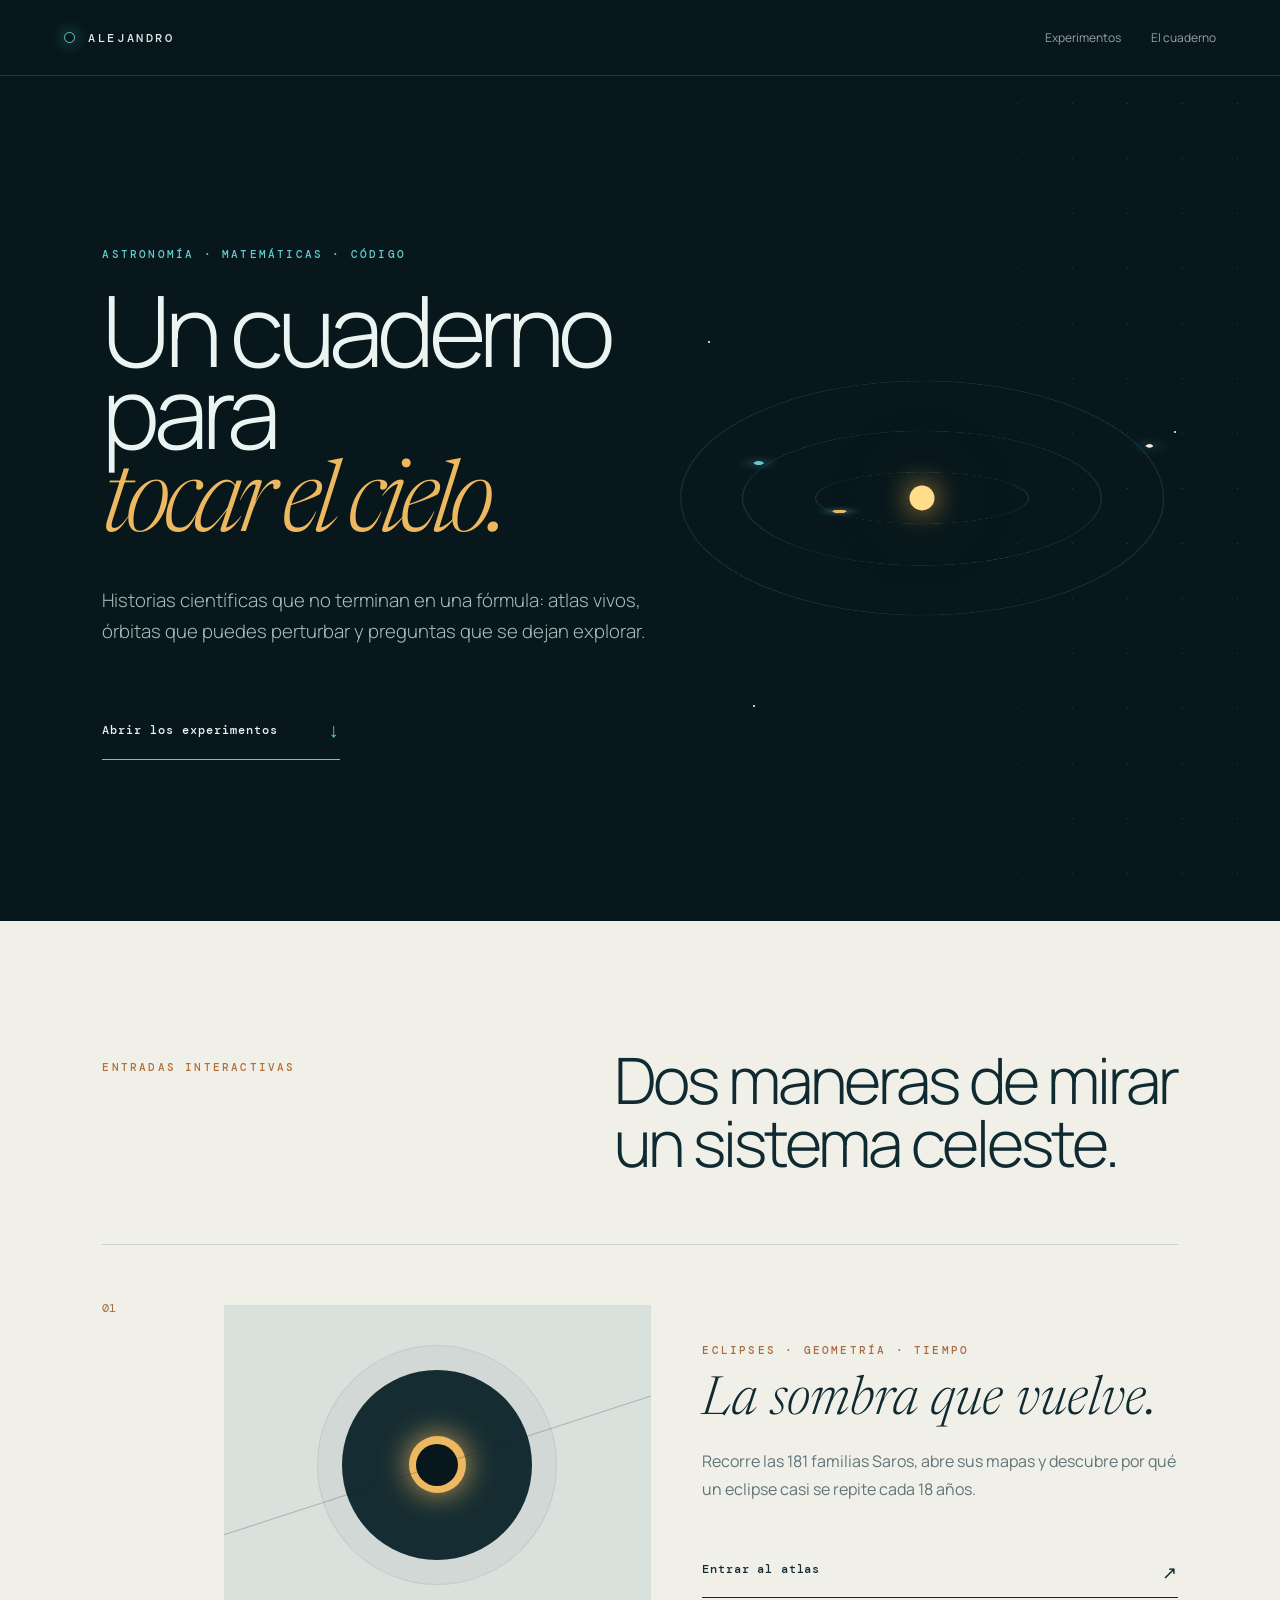
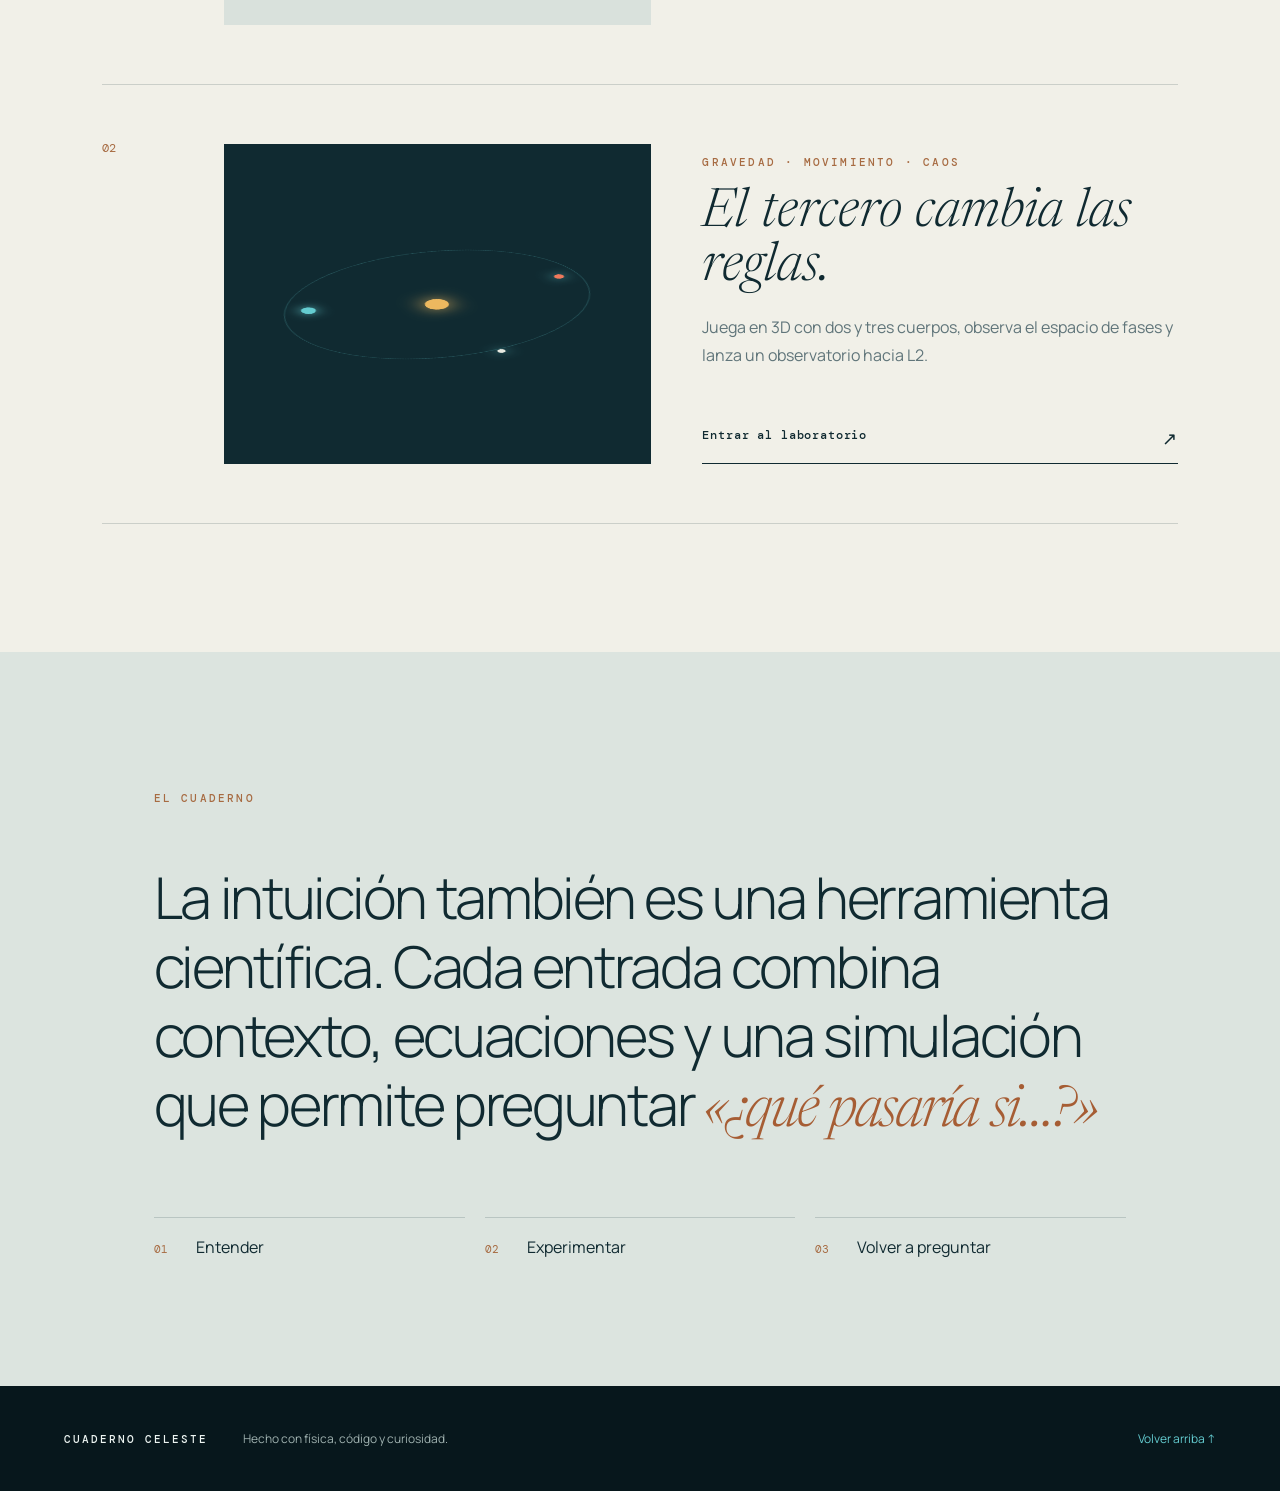
==== index.html @ 82a71a80 "Publish interactive astronomy notebook" ====
<!doctype html>
<html lang="es">
<head>
  <meta charset="utf-8">
  <meta name="viewport" content="width=device-width, initial-scale=1">
  <meta name="description" content="Cuaderno interactivo de astronomía, matemáticas y simulación">
  <meta name="theme-color" content="#07171c">
  <title>Cuaderno celeste · Alejandro</title>
  <link rel="stylesheet" href="style.css">
</head>
<body>
  <header class="site-header">
    <a class="wordmark" href="#inicio"><span></span>ALEJANDRO</a>
    <nav aria-label="Navegación principal">
      <a href="#entradas">Experimentos</a>
      <a href="#acerca">El cuaderno</a>
    </nav>
  </header>

  <main id="inicio">
    <section class="hero">
      <div class="hero-copy">
        <p class="eyebrow">ASTRONOMÍA · MATEMÁTICAS · CÓDIGO</p>
        <h1>Un cuaderno para<br><em>tocar el cielo.</em></h1>
        <p class="lead">Historias científicas que no terminan en una fórmula: atlas vivos, órbitas que puedes perturbar y preguntas que se dejan explorar.</p>
        <a class="enter" href="#entradas">Abrir los experimentos <span>↓</span></a>
      </div>
      <div class="celestial" aria-hidden="true">
        <div class="sun"></div>
        <div class="ring ring-one"><i></i></div>
        <div class="ring ring-two"><i></i></div>
        <div class="ring ring-three"><i></i></div>
        <span class="star star-a"></span><span class="star star-b"></span><span class="star star-c"></span>
      </div>
    </section>

    <section class="entries" id="entradas">
      <div class="section-title">
        <p>ENTRADAS INTERACTIVAS</p>
        <h2>Dos maneras de mirar<br>un sistema celeste.</h2>
      </div>

      <a class="entry saros" href="saros/">
        <div class="entry-number">01</div>
        <div class="entry-visual" aria-hidden="true"><div class="eclipse"><span></span></div><div class="shadow-line"></div></div>
        <div class="entry-copy">
          <p>ECLIPSES · GEOMETRÍA · TIEMPO</p>
          <h3>La sombra que vuelve.</h3>
          <span>Recorre las 181 familias Saros, abre sus mapas y descubre por qué un eclipse casi se repite cada 18 años.</span>
          <b>Entrar al atlas <i>↗</i></b>
        </div>
      </a>

      <a class="entry orbits" href="orbitas/">
        <div class="entry-number">02</div>
        <div class="entry-visual" aria-hidden="true"><div class="orbit-system"><i></i><i></i><i></i></div></div>
        <div class="entry-copy">
          <p>GRAVEDAD · MOVIMIENTO · CAOS</p>
          <h3>El tercero cambia las reglas.</h3>
          <span>Juega en 3D con dos y tres cuerpos, observa el espacio de fases y lanza un observatorio hacia L2.</span>
          <b>Entrar al laboratorio <i>↗</i></b>
        </div>
      </a>
    </section>

    <section class="about" id="acerca">
      <p class="about-label">EL CUADERNO</p>
      <p class="about-statement">La intuición también es una herramienta científica. Cada entrada combina contexto, ecuaciones y una simulación que permite preguntar <em>«¿qué pasaría si…?»</em></p>
      <div class="principles"><span><b>01</b> Entender</span><span><b>02</b> Experimentar</span><span><b>03</b> Volver a preguntar</span></div>
    </section>
  </main>

  <footer><span>CUADERNO CELESTE</span><p>Hecho con física, código y curiosidad.</p><a href="#inicio">Volver arriba ↑</a></footer>
</body>
</html>
---- style.css ----
@import url('https://fonts.googleapis.com/css2?family=DM+Mono:wght@300;400;500&family=Manrope:wght@300;400;500;600&family=Newsreader:ital,opsz,wght@1,6..72,300&display=swap');
:root{--ink:#102a31;--muted:#60757a;--paper:#f1f0e8;--night:#07171c;--cyan:#64ccd0;--gold:#edb85f;--line:rgba(16,42,49,.17)}
*{box-sizing:border-box}html{scroll-behavior:smooth}body{margin:0;background:var(--paper);color:var(--ink);font-family:Manrope,Arial,sans-serif}a{color:inherit;text-decoration:none}.site-header{height:76px;padding:0 clamp(24px,5vw,78px);display:flex;align-items:center;justify-content:space-between;border-bottom:1px solid rgba(255,255,255,.13);color:#dfe9e7;background:var(--night);position:relative;z-index:5}.wordmark{font:500 12px DM Mono,monospace;letter-spacing:.22em;display:flex;align-items:center;gap:13px}.wordmark span{width:11px;height:11px;border:1px solid var(--cyan);border-radius:50%;box-shadow:0 0 15px rgba(100,204,208,.55)}.site-header nav{display:flex;gap:30px;font-size:12px}.site-header nav a{opacity:.66;transition:.2s}.site-header nav a:hover{opacity:1}
.hero{min-height:calc(100vh - 76px);background:var(--night);color:#ecf4f1;padding:clamp(80px,11vw,155px) clamp(24px,8vw,120px);display:grid;grid-template-columns:minmax(0,1.05fr) minmax(330px,.95fr);align-items:center;overflow:hidden;position:relative}.hero:after{content:"";position:absolute;inset:0;background-image:radial-gradient(rgba(255,255,255,.18) .7px,transparent .7px);background-size:55px 55px;mask-image:linear-gradient(90deg,transparent 30%,#000);pointer-events:none}.hero-copy{position:relative;z-index:2;max-width:760px}.eyebrow,.section-title>p,.entry-copy>p,.about-label{font:500 11px DM Mono,monospace;letter-spacing:.2em;color:var(--cyan)}h1{font-size:clamp(58px,7.7vw,118px);font-weight:300;letter-spacing:-.065em;line-height:.83;margin:28px 0 35px}h1 em{font-family:Newsreader,serif;font-weight:300;color:var(--gold)}.lead{max-width:615px;color:#aabdbb;font-size:clamp(16px,1.45vw,21px);line-height:1.7;font-weight:300}.enter{display:inline-flex;gap:50px;align-items:center;margin-top:35px;padding:16px 0;border-bottom:1px solid var(--cyan);font:500 12px DM Mono,monospace;letter-spacing:.08em}.enter span{font-size:20px;color:var(--cyan)}
.celestial{position:relative;width:min(44vw,620px);aspect-ratio:1;justify-self:center;z-index:1}.sun{position:absolute;left:50%;top:50%;width:25px;height:25px;border-radius:50%;background:#ffdd8a;transform:translate(-50%,-50%);box-shadow:0 0 28px #e4a648,0 0 100px rgba(228,166,72,.35)}.ring{position:absolute;inset:18%;border:1px solid rgba(131,195,195,.22);border-radius:50%;transform:rotateX(68deg) rotateZ(-16deg)}.ring-two{inset:7%;transform:rotateX(61deg) rotateZ(35deg)}.ring-three{inset:31%;transform:rotateX(76deg) rotateZ(75deg)}.ring i{position:absolute;width:10px;height:10px;border-radius:50%;background:var(--cyan);left:12%;top:11%;box-shadow:0 0 18px var(--cyan)}.ring-two i{width:7px;height:7px;background:#f3eee0;left:75%;top:4%}.ring-three i{width:14px;height:14px;background:var(--gold);left:62%;top:91%}.star{position:absolute;width:2px;height:2px;background:white;border-radius:50%}.star-a{left:12%;top:22%}.star-b{right:5%;top:38%}.star-c{left:20%;bottom:13%}
.entries{padding:clamp(75px,10vw,150px) clamp(24px,8vw,120px)}.section-title{display:flex;justify-content:space-between;align-items:flex-start;margin-bottom:70px}.section-title h2{margin:0;font-size:clamp(40px,5vw,70px);line-height:.98;font-weight:300;letter-spacing:-.045em}.section-title>p{color:#b26e38}.entry{min-height:440px;border-top:1px solid var(--line);display:grid;grid-template-columns:70px minmax(260px,.9fr) minmax(330px,1fr);gap:clamp(22px,4vw,65px);align-items:center;padding:55px 0;transition:.3s}.entry:last-of-type{border-bottom:1px solid var(--line)}.entry:hover{padding-left:14px;padding-right:14px;background:rgba(255,255,255,.3)}.entry-number{font:400 12px DM Mono,monospace;align-self:start;color:#a76b42}.entry-visual{height:320px;background:#d9e1dc;position:relative;overflow:hidden}.orbits .entry-visual{background:#102a31}.eclipse{position:absolute;width:190px;height:190px;left:50%;top:50%;transform:translate(-50%,-50%);border-radius:50%;background:#152c32;box-shadow:0 0 0 24px rgba(255,255,255,.25),0 0 0 25px rgba(16,42,49,.12)}.eclipse:after{content:"";position:absolute;inset:35%;border-radius:50%;background:var(--gold);box-shadow:0 0 30px rgba(237,184,95,.85)}.eclipse span{position:absolute;width:42px;height:42px;border-radius:50%;background:#07171c;left:50%;top:50%;transform:translate(-50%,-50%);z-index:2}.shadow-line{position:absolute;width:160%;height:1px;background:rgba(16,42,49,.25);left:-30%;top:50%;transform:rotate(-18deg)}.orbit-system{position:absolute;inset:13%;border:1px solid rgba(100,204,208,.25);border-radius:50%;transform:rotateX(64deg) rotateZ(-22deg)}.orbit-system:after{content:"";position:absolute;width:24px;height:24px;background:var(--gold);box-shadow:0 0 25px var(--gold);border-radius:50%;left:50%;top:50%;transform:translate(-50%,-50%)}.orbit-system i{position:absolute;border-radius:50%;background:var(--cyan);box-shadow:0 0 16px var(--cyan)}.orbit-system i:nth-child(1){width:15px;height:15px;left:8%;top:32%}.orbit-system i:nth-child(2){width:10px;height:10px;right:5%;top:42%;background:#ef795c}.orbit-system i:nth-child(3){width:8px;height:8px;left:55%;bottom:-4%;background:#e9eae2}.entry-copy>p{color:#a76b42}.entry-copy h3{font:300 clamp(38px,4.2vw,65px)/1 Newsreader,serif;font-style:italic;margin:18px 0}.entry-copy>span{display:block;color:var(--muted);line-height:1.75;max-width:580px}.entry-copy>b{display:flex;justify-content:space-between;border-bottom:1px solid var(--ink);padding:18px 0 12px;margin-top:40px;font:500 12px DM Mono,monospace;letter-spacing:.07em}.entry-copy b i{font-style:normal;font-size:18px}
.about{background:#dce4df;padding:clamp(75px,10vw,140px) clamp(24px,12vw,180px)}.about-label{color:#a76b42}.about-statement{font-size:clamp(31px,4.5vw,65px);font-weight:300;line-height:1.2;letter-spacing:-.04em;max-width:1300px}.about-statement em{font-family:Newsreader,serif;color:#a65d34}.principles{display:grid;grid-template-columns:repeat(3,1fr);gap:20px;margin-top:70px}.principles span{border-top:1px solid var(--line);padding-top:18px}.principles b{font:400 11px DM Mono,monospace;color:#a76b42;margin-right:25px}footer{padding:32px clamp(24px,5vw,78px);display:flex;align-items:center;gap:35px;background:var(--night);color:#9fb1af;font-size:12px}footer span{font:500 11px DM Mono,monospace;letter-spacing:.18em;color:#ecf4f1}footer a{margin-left:auto;color:var(--cyan)}
@media(max-width:850px){.site-header nav{display:none}.hero{grid-template-columns:1fr;min-height:auto;padding-top:90px}.celestial{width:min(90vw,500px);margin-top:20px}.section-title{display:block}.section-title h2{margin-top:20px}.entry{grid-template-columns:35px 1fr}.entry-visual{grid-column:2;height:260px}.entry-copy{grid-column:2}.principles{grid-template-columns:1fr}footer{align-items:flex-start;flex-direction:column}footer a{margin-left:0}}
@media(prefers-reduced-motion:reduce){html{scroll-behavior:auto}.entry{transition:none}}
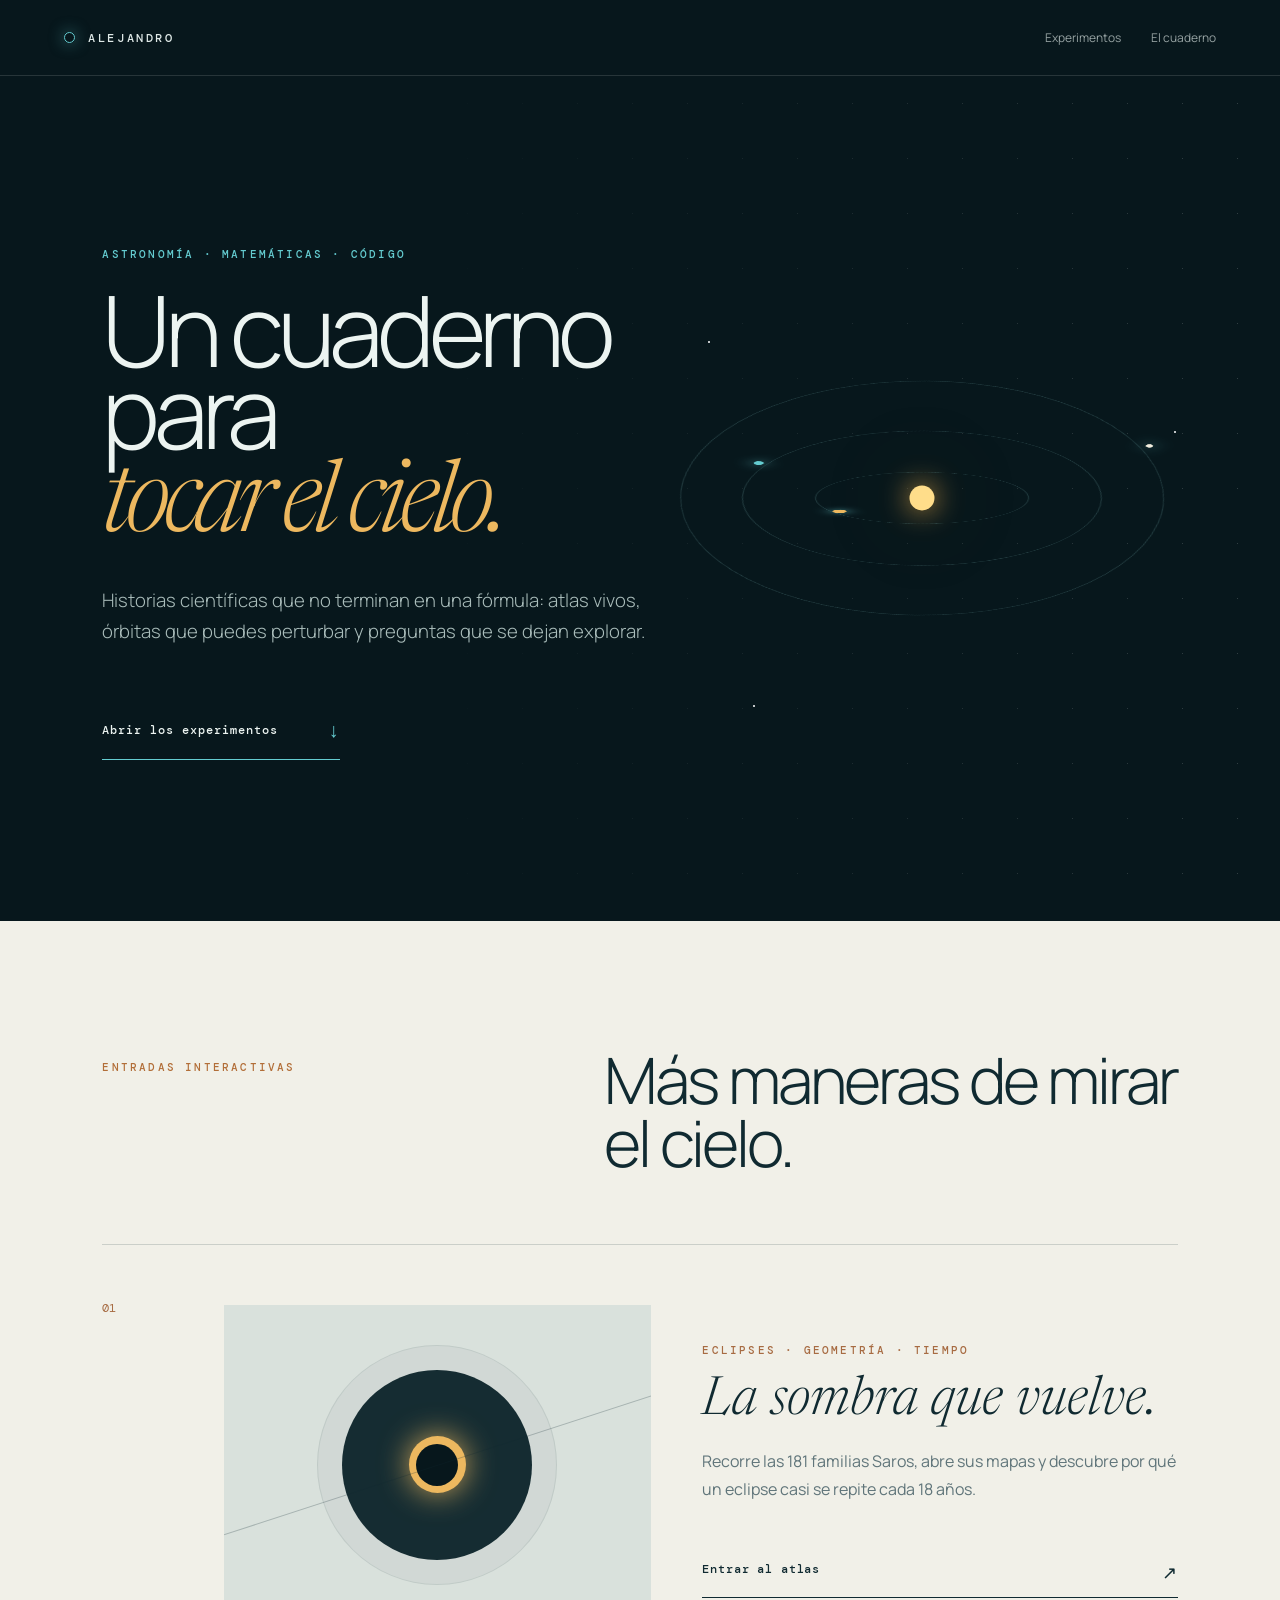
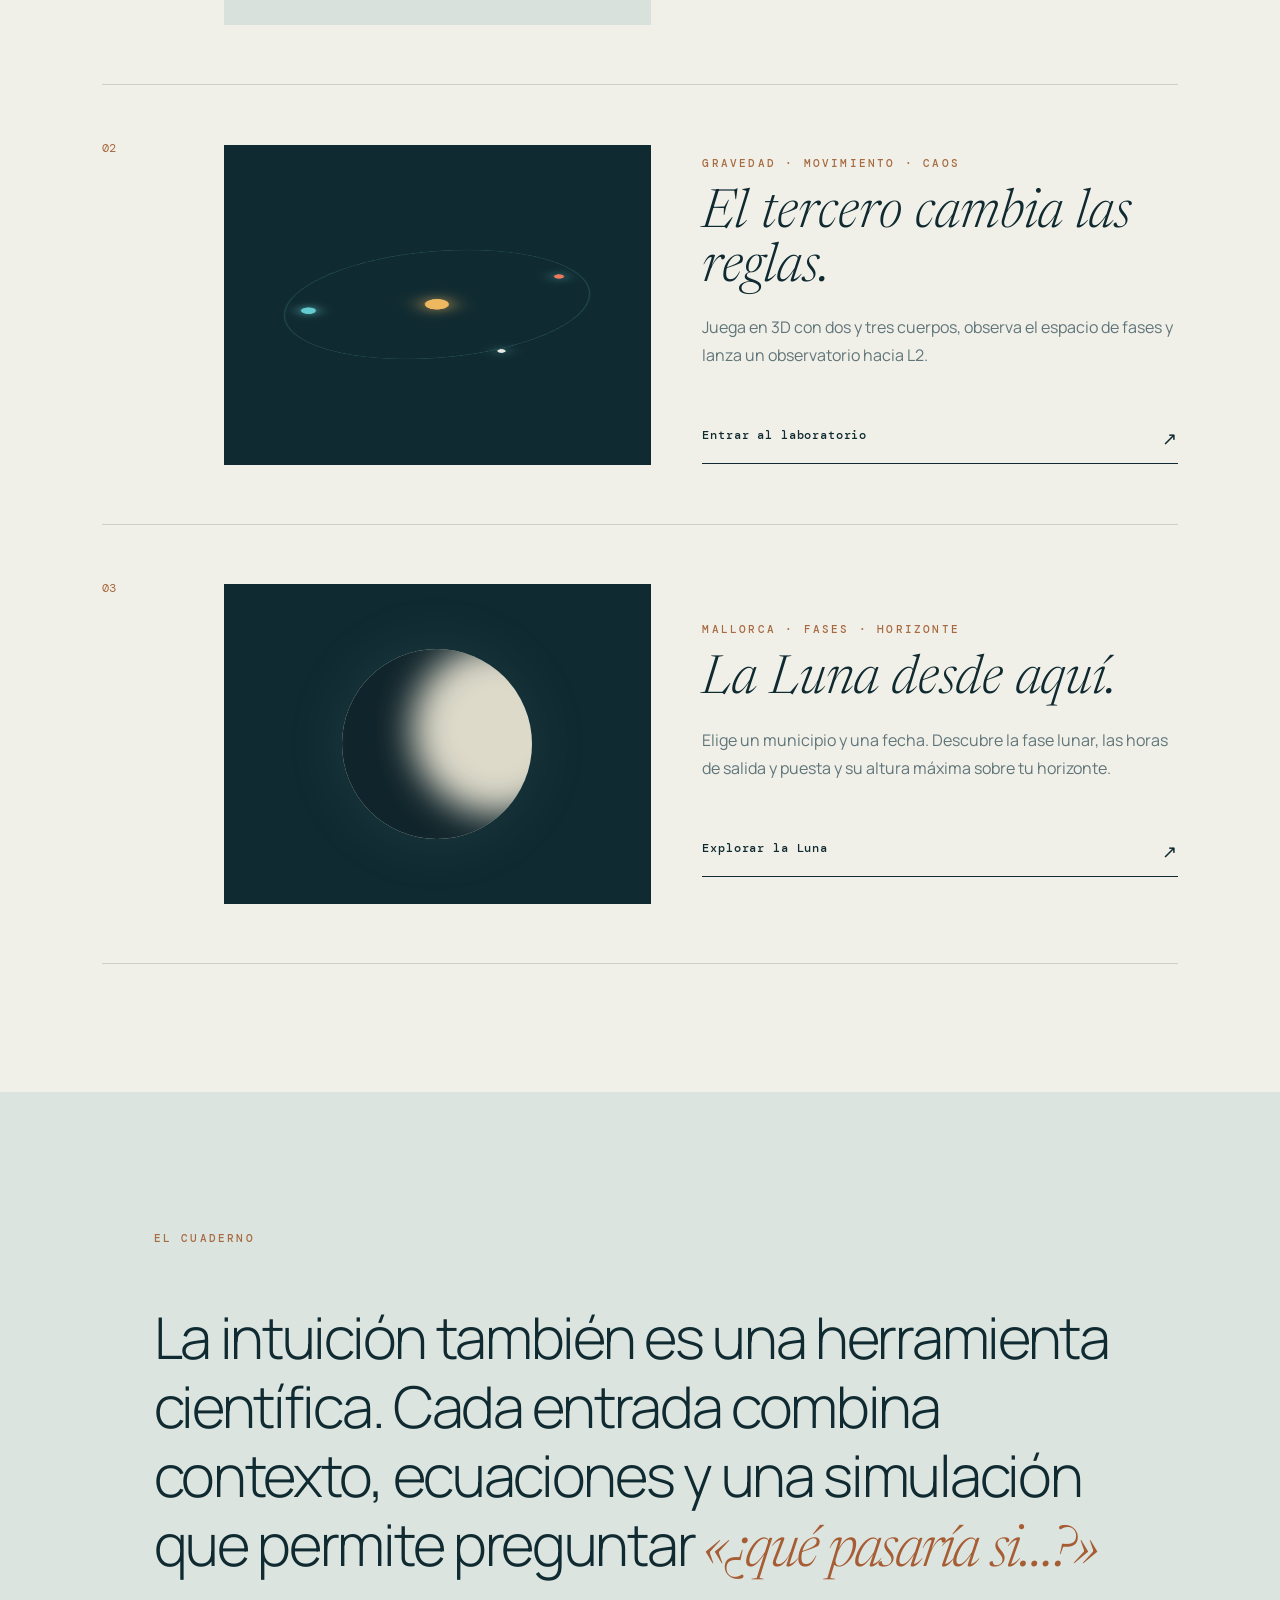
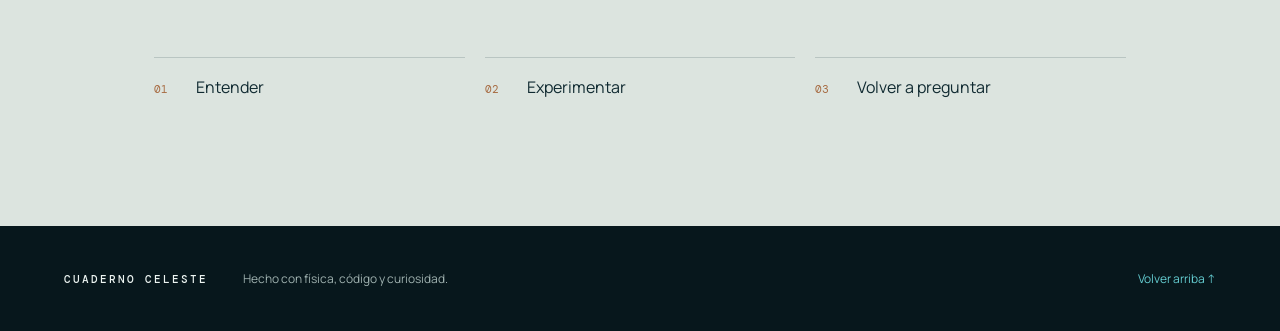
==== commit 0897e701: "Add Mallorca lunar calculator with cited sources" ====
--- a/index.html
+++ b/index.html
@@ -37,7 +37,7 @@
     <section class="entries" id="entradas">
       <div class="section-title">
         <p>ENTRADAS INTERACTIVAS</p>
-        <h2>Dos maneras de mirar<br>un sistema celeste.</h2>
+        <h2>Más maneras de mirar<br>el cielo.</h2>
       </div>
 
       <a class="entry saros" href="saros/">
@@ -61,6 +61,16 @@
           <b>Entrar al laboratorio <i>↗</i></b>
         </div>
       </a>
+      <a class="entry lunar" href="luna/">
+        <div class="entry-number">03</div>
+        <div class="entry-visual" aria-hidden="true"><div class="lunar-disc"></div></div>
+        <div class="entry-copy">
+          <p>MALLORCA · FASES · HORIZONTE</p>
+          <h3>La Luna desde aquí.</h3>
+          <span>Elige un municipio y una fecha. Descubre la fase lunar, las horas de salida y puesta y su altura máxima sobre tu horizonte.</span>
+          <b>Explorar la Luna <i>↗</i></b>
+        </div>
+      </a>
     </section>
 
     <section class="about" id="acerca">
--- a/style.css
+++ b/style.css
@@ -6,4 +6,5 @@
 .entries{padding:clamp(75px,10vw,150px) clamp(24px,8vw,120px)}.section-title{display:flex;justify-content:space-between;align-items:flex-start;margin-bottom:70px}.section-title h2{margin:0;font-size:clamp(40px,5vw,70px);line-height:.98;font-weight:300;letter-spacing:-.045em}.section-title>p{color:#b26e38}.entry{min-height:440px;border-top:1px solid var(--line);display:grid;grid-template-columns:70px minmax(260px,.9fr) minmax(330px,1fr);gap:clamp(22px,4vw,65px);align-items:center;padding:55px 0;transition:.3s}.entry:last-of-type{border-bottom:1px solid var(--line)}.entry:hover{padding-left:14px;padding-right:14px;background:rgba(255,255,255,.3)}.entry-number{font:400 12px DM Mono,monospace;align-self:start;color:#a76b42}.entry-visual{height:320px;background:#d9e1dc;position:relative;overflow:hidden}.orbits .entry-visual{background:#102a31}.eclipse{position:absolute;width:190px;height:190px;left:50%;top:50%;transform:translate(-50%,-50%);border-radius:50%;background:#152c32;box-shadow:0 0 0 24px rgba(255,255,255,.25),0 0 0 25px rgba(16,42,49,.12)}.eclipse:after{content:"";position:absolute;inset:35%;border-radius:50%;background:var(--gold);box-shadow:0 0 30px rgba(237,184,95,.85)}.eclipse span{position:absolute;width:42px;height:42px;border-radius:50%;background:#07171c;left:50%;top:50%;transform:translate(-50%,-50%);z-index:2}.shadow-line{position:absolute;width:160%;height:1px;background:rgba(16,42,49,.25);left:-30%;top:50%;transform:rotate(-18deg)}.orbit-system{position:absolute;inset:13%;border:1px solid rgba(100,204,208,.25);border-radius:50%;transform:rotateX(64deg) rotateZ(-22deg)}.orbit-system:after{content:"";position:absolute;width:24px;height:24px;background:var(--gold);box-shadow:0 0 25px var(--gold);border-radius:50%;left:50%;top:50%;transform:translate(-50%,-50%)}.orbit-system i{position:absolute;border-radius:50%;background:var(--cyan);box-shadow:0 0 16px var(--cyan)}.orbit-system i:nth-child(1){width:15px;height:15px;left:8%;top:32%}.orbit-system i:nth-child(2){width:10px;height:10px;right:5%;top:42%;background:#ef795c}.orbit-system i:nth-child(3){width:8px;height:8px;left:55%;bottom:-4%;background:#e9eae2}.entry-copy>p{color:#a76b42}.entry-copy h3{font:300 clamp(38px,4.2vw,65px)/1 Newsreader,serif;font-style:italic;margin:18px 0}.entry-copy>span{display:block;color:var(--muted);line-height:1.75;max-width:580px}.entry-copy>b{display:flex;justify-content:space-between;border-bottom:1px solid var(--ink);padding:18px 0 12px;margin-top:40px;font:500 12px DM Mono,monospace;letter-spacing:.07em}.entry-copy b i{font-style:normal;font-size:18px}
 .about{background:#dce4df;padding:clamp(75px,10vw,140px) clamp(24px,12vw,180px)}.about-label{color:#a76b42}.about-statement{font-size:clamp(31px,4.5vw,65px);font-weight:300;line-height:1.2;letter-spacing:-.04em;max-width:1300px}.about-statement em{font-family:Newsreader,serif;color:#a65d34}.principles{display:grid;grid-template-columns:repeat(3,1fr);gap:20px;margin-top:70px}.principles span{border-top:1px solid var(--line);padding-top:18px}.principles b{font:400 11px DM Mono,monospace;color:#a76b42;margin-right:25px}footer{padding:32px clamp(24px,5vw,78px);display:flex;align-items:center;gap:35px;background:var(--night);color:#9fb1af;font-size:12px}footer span{font:500 11px DM Mono,monospace;letter-spacing:.18em;color:#ecf4f1}footer a{margin-left:auto;color:var(--cyan)}
 @media(max-width:850px){.site-header nav{display:none}.hero{grid-template-columns:1fr;min-height:auto;padding-top:90px}.celestial{width:min(90vw,500px);margin-top:20px}.section-title{display:block}.section-title h2{margin-top:20px}.entry{grid-template-columns:35px 1fr}.entry-visual{grid-column:2;height:260px}.entry-copy{grid-column:2}.principles{grid-template-columns:1fr}footer{align-items:flex-start;flex-direction:column}footer a{margin-left:0}}
+.lunar .entry-visual{background:#102a31}.lunar-disc{position:absolute;width:190px;height:190px;left:50%;top:50%;transform:translate(-50%,-50%);border-radius:50%;background:#dddaca;box-shadow:inset 60px -15px 35px 10px #10242b,0 0 60px #6ca7a722}
 @media(prefers-reduced-motion:reduce){html{scroll-behavior:auto}.entry{transition:none}}
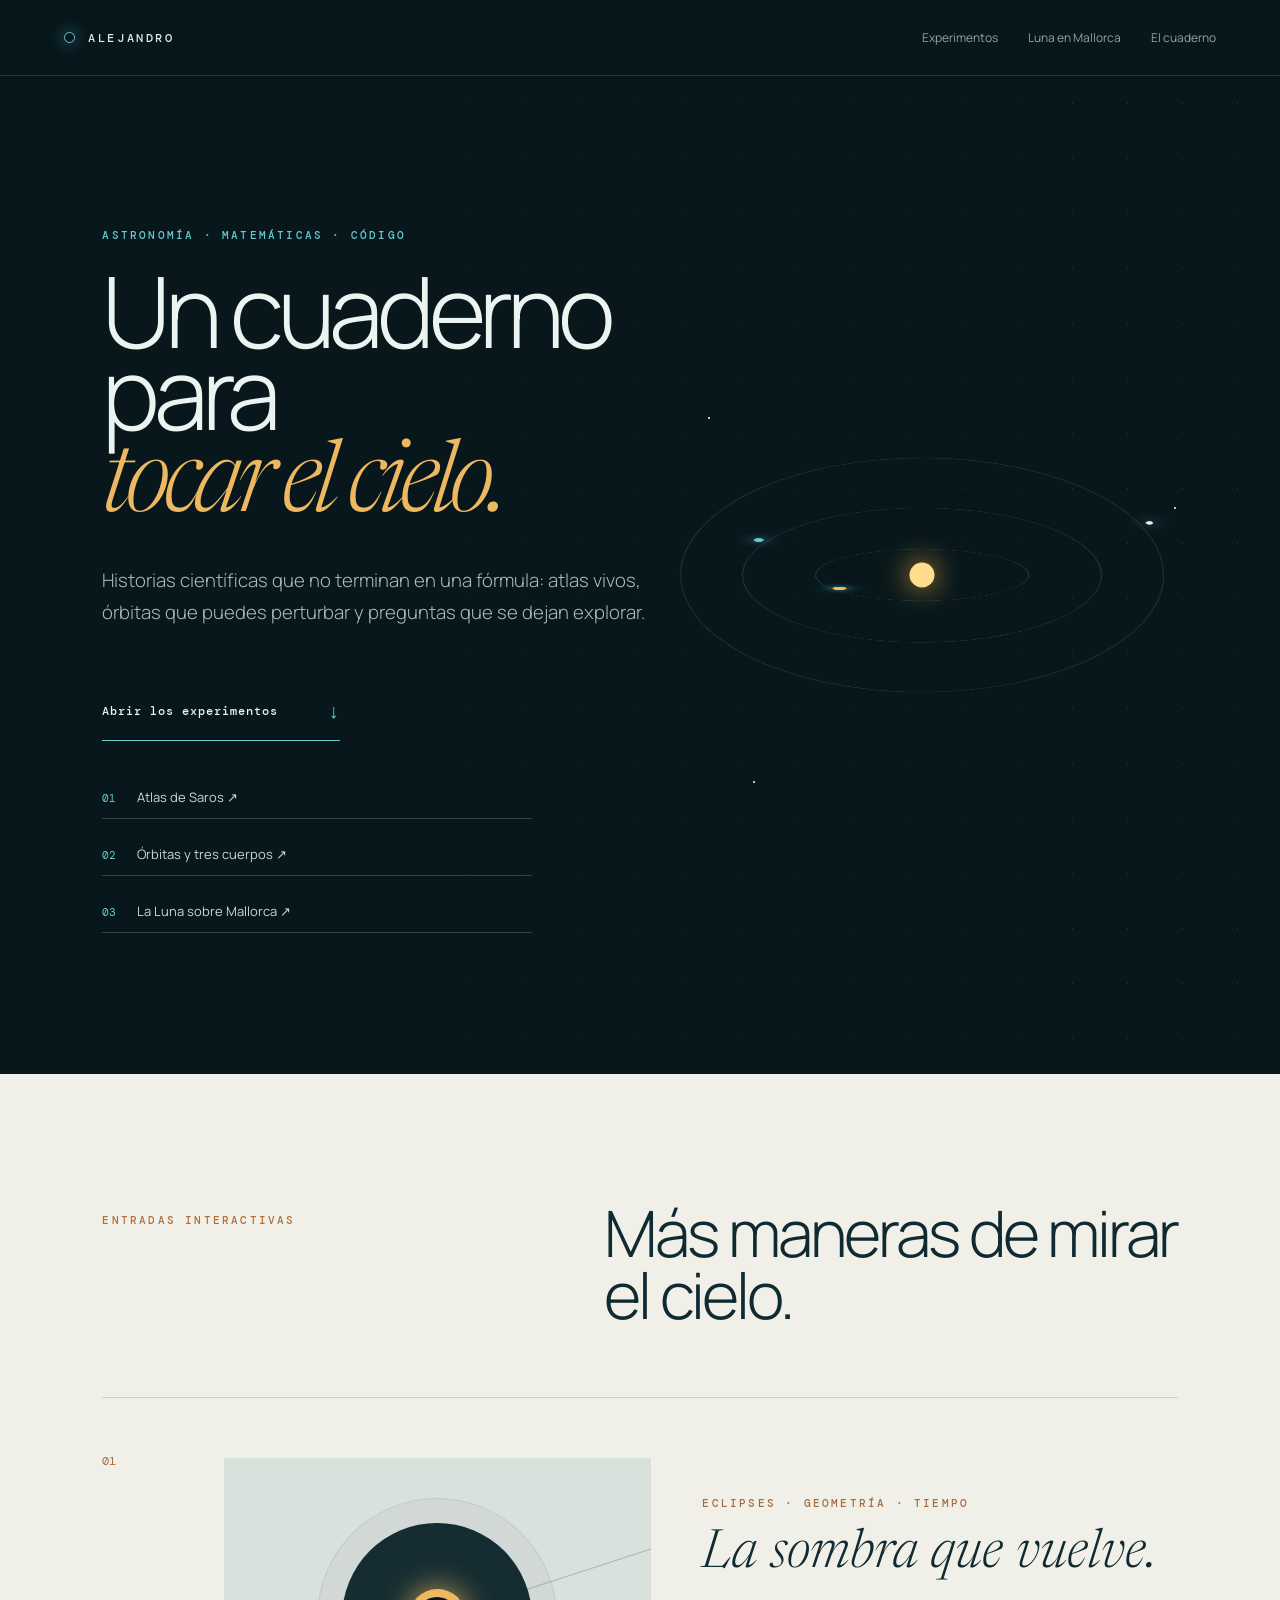
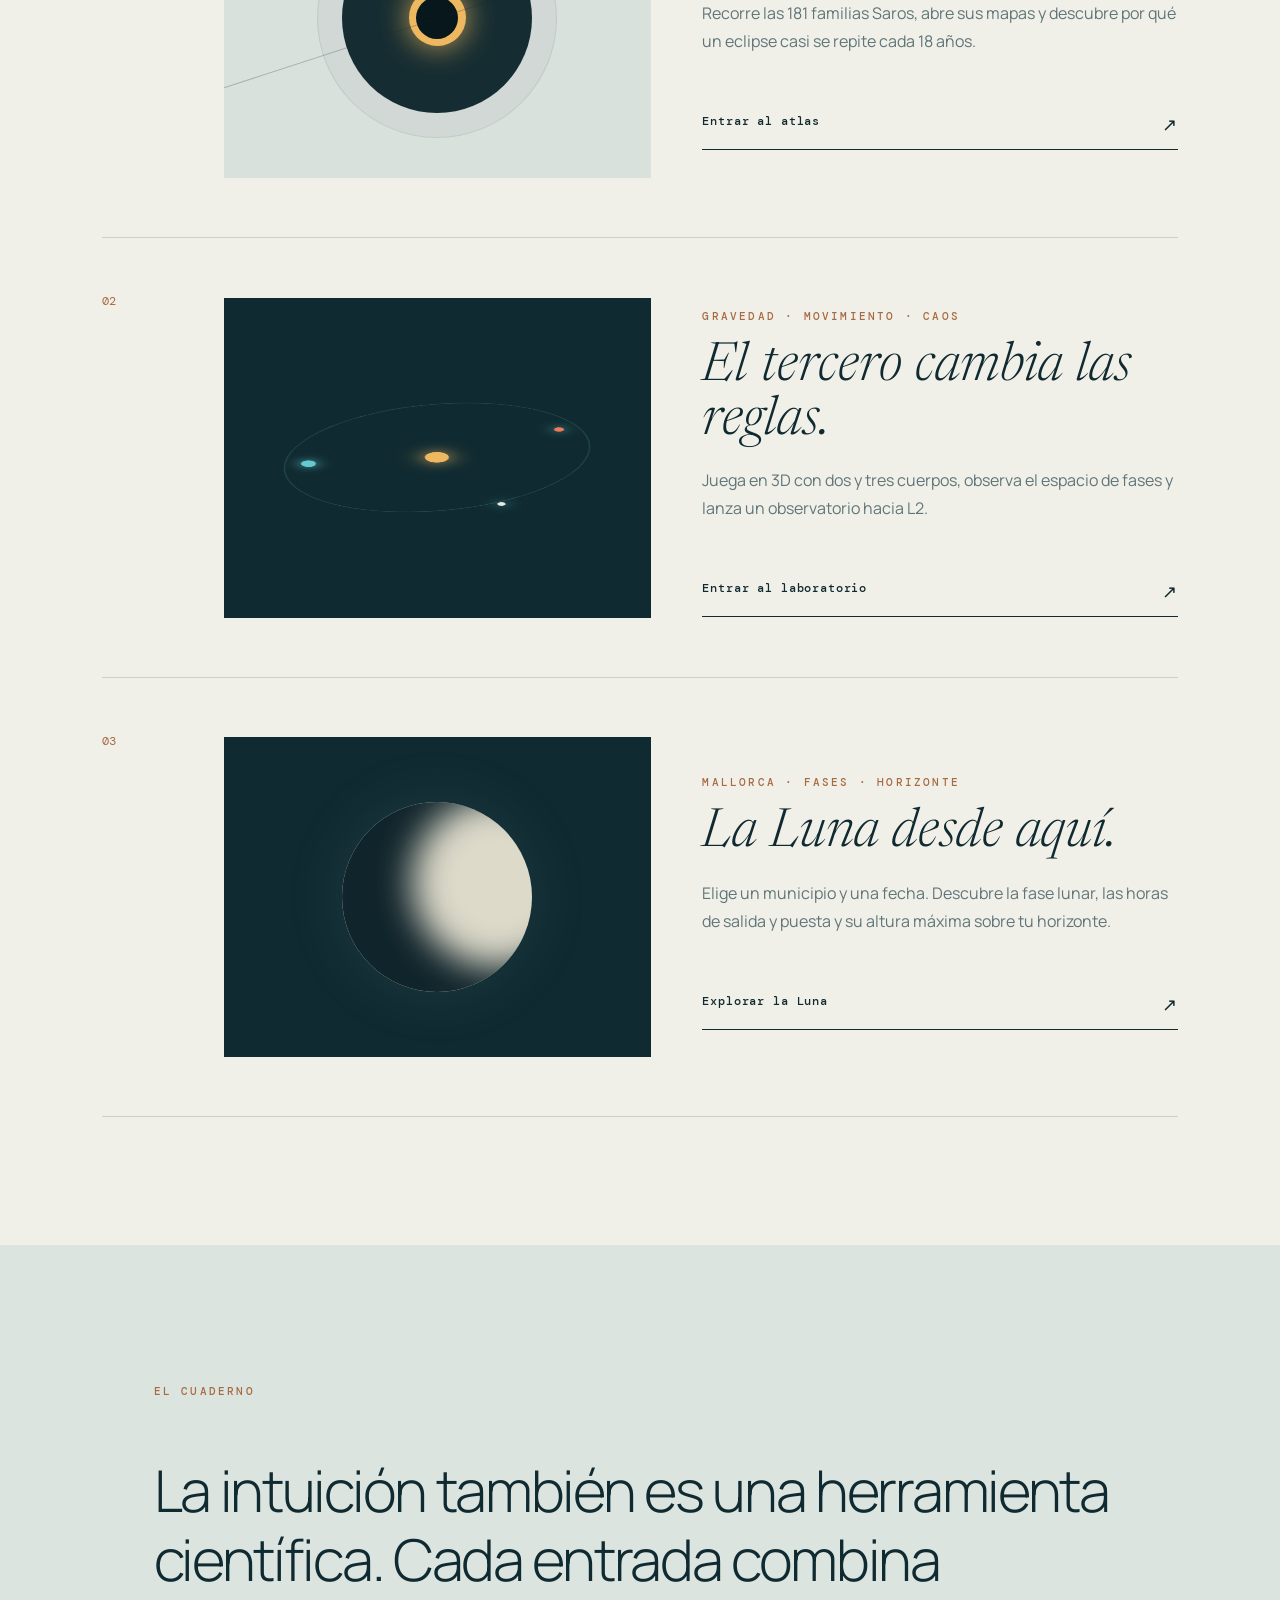
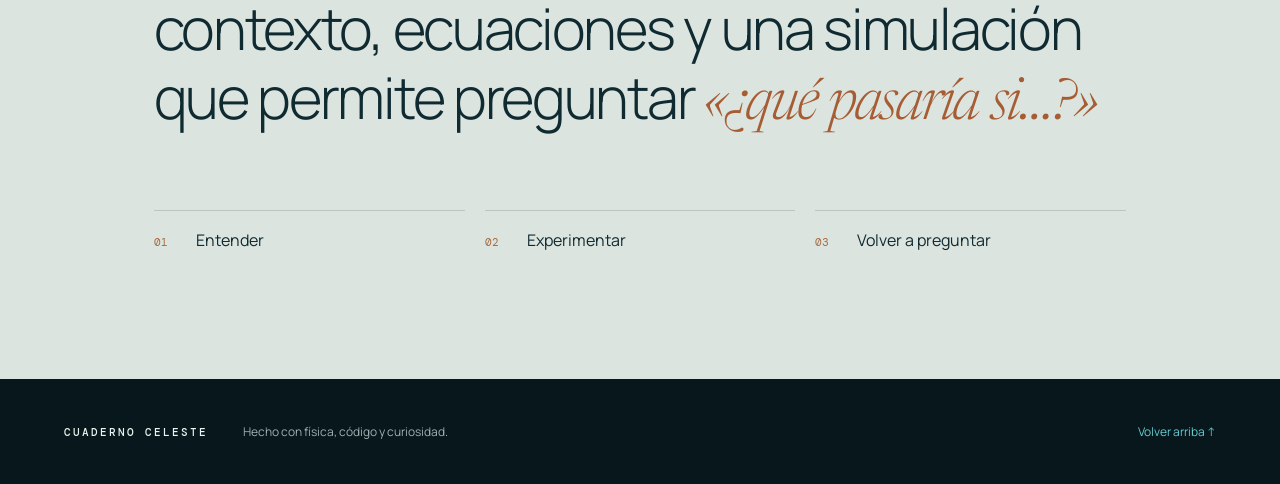
==== commit 6d77ba93: "Add visible entry index and local Mallorca place search" ====
--- a/index.html
+++ b/index.html
@@ -13,6 +13,7 @@
     <a class="wordmark" href="#inicio"><span></span>ALEJANDRO</a>
     <nav aria-label="Navegación principal">
       <a href="#entradas">Experimentos</a>
+      <a href="luna/">Luna en Mallorca</a>
       <a href="#acerca">El cuaderno</a>
     </nav>
   </header>
@@ -24,6 +25,11 @@
         <h1>Un cuaderno para<br><em>tocar el cielo.</em></h1>
         <p class="lead">Historias científicas que no terminan en una fórmula: atlas vivos, órbitas que puedes perturbar y preguntas que se dejan explorar.</p>
         <a class="enter" href="#entradas">Abrir los experimentos <span>↓</span></a>
+        <nav class="entry-index" aria-label="Índice de entradas">
+          <a href="saros/"><span>01</span> Atlas de Saros ↗</a>
+          <a href="orbitas/"><span>02</span> Órbitas y tres cuerpos ↗</a>
+          <a href="luna/"><span>03</span> La Luna sobre Mallorca ↗</a>
+        </nav>
       </div>
       <div class="celestial" aria-hidden="true">
         <div class="sun"></div>
--- a/style.css
+++ b/style.css
@@ -6,5 +6,6 @@
 .entries{padding:clamp(75px,10vw,150px) clamp(24px,8vw,120px)}.section-title{display:flex;justify-content:space-between;align-items:flex-start;margin-bottom:70px}.section-title h2{margin:0;font-size:clamp(40px,5vw,70px);line-height:.98;font-weight:300;letter-spacing:-.045em}.section-title>p{color:#b26e38}.entry{min-height:440px;border-top:1px solid var(--line);display:grid;grid-template-columns:70px minmax(260px,.9fr) minmax(330px,1fr);gap:clamp(22px,4vw,65px);align-items:center;padding:55px 0;transition:.3s}.entry:last-of-type{border-bottom:1px solid var(--line)}.entry:hover{padding-left:14px;padding-right:14px;background:rgba(255,255,255,.3)}.entry-number{font:400 12px DM Mono,monospace;align-self:start;color:#a76b42}.entry-visual{height:320px;background:#d9e1dc;position:relative;overflow:hidden}.orbits .entry-visual{background:#102a31}.eclipse{position:absolute;width:190px;height:190px;left:50%;top:50%;transform:translate(-50%,-50%);border-radius:50%;background:#152c32;box-shadow:0 0 0 24px rgba(255,255,255,.25),0 0 0 25px rgba(16,42,49,.12)}.eclipse:after{content:"";position:absolute;inset:35%;border-radius:50%;background:var(--gold);box-shadow:0 0 30px rgba(237,184,95,.85)}.eclipse span{position:absolute;width:42px;height:42px;border-radius:50%;background:#07171c;left:50%;top:50%;transform:translate(-50%,-50%);z-index:2}.shadow-line{position:absolute;width:160%;height:1px;background:rgba(16,42,49,.25);left:-30%;top:50%;transform:rotate(-18deg)}.orbit-system{position:absolute;inset:13%;border:1px solid rgba(100,204,208,.25);border-radius:50%;transform:rotateX(64deg) rotateZ(-22deg)}.orbit-system:after{content:"";position:absolute;width:24px;height:24px;background:var(--gold);box-shadow:0 0 25px var(--gold);border-radius:50%;left:50%;top:50%;transform:translate(-50%,-50%)}.orbit-system i{position:absolute;border-radius:50%;background:var(--cyan);box-shadow:0 0 16px var(--cyan)}.orbit-system i:nth-child(1){width:15px;height:15px;left:8%;top:32%}.orbit-system i:nth-child(2){width:10px;height:10px;right:5%;top:42%;background:#ef795c}.orbit-system i:nth-child(3){width:8px;height:8px;left:55%;bottom:-4%;background:#e9eae2}.entry-copy>p{color:#a76b42}.entry-copy h3{font:300 clamp(38px,4.2vw,65px)/1 Newsreader,serif;font-style:italic;margin:18px 0}.entry-copy>span{display:block;color:var(--muted);line-height:1.75;max-width:580px}.entry-copy>b{display:flex;justify-content:space-between;border-bottom:1px solid var(--ink);padding:18px 0 12px;margin-top:40px;font:500 12px DM Mono,monospace;letter-spacing:.07em}.entry-copy b i{font-style:normal;font-size:18px}
 .about{background:#dce4df;padding:clamp(75px,10vw,140px) clamp(24px,12vw,180px)}.about-label{color:#a76b42}.about-statement{font-size:clamp(31px,4.5vw,65px);font-weight:300;line-height:1.2;letter-spacing:-.04em;max-width:1300px}.about-statement em{font-family:Newsreader,serif;color:#a65d34}.principles{display:grid;grid-template-columns:repeat(3,1fr);gap:20px;margin-top:70px}.principles span{border-top:1px solid var(--line);padding-top:18px}.principles b{font:400 11px DM Mono,monospace;color:#a76b42;margin-right:25px}footer{padding:32px clamp(24px,5vw,78px);display:flex;align-items:center;gap:35px;background:var(--night);color:#9fb1af;font-size:12px}footer span{font:500 11px DM Mono,monospace;letter-spacing:.18em;color:#ecf4f1}footer a{margin-left:auto;color:var(--cyan)}
 @media(max-width:850px){.site-header nav{display:none}.hero{grid-template-columns:1fr;min-height:auto;padding-top:90px}.celestial{width:min(90vw,500px);margin-top:20px}.section-title{display:block}.section-title h2{margin-top:20px}.entry{grid-template-columns:35px 1fr}.entry-visual{grid-column:2;height:260px}.entry-copy{grid-column:2}.principles{grid-template-columns:1fr}footer{align-items:flex-start;flex-direction:column}footer a{margin-left:0}}
+.entry-index{display:grid;gap:14px;margin-top:35px;max-width:430px}.entry-index a{display:block;font-size:13px;color:#c4d9d3;padding:12px 0;border-bottom:1px solid #30464a}.entry-index a:hover{color:#edb85f}.entry-index span{font:11px 'DM Mono',monospace;color:#64ccd0;margin-right:18px}
 .lunar .entry-visual{background:#102a31}.lunar-disc{position:absolute;width:190px;height:190px;left:50%;top:50%;transform:translate(-50%,-50%);border-radius:50%;background:#dddaca;box-shadow:inset 60px -15px 35px 10px #10242b,0 0 60px #6ca7a722}
 @media(prefers-reduced-motion:reduce){html{scroll-behavior:auto}.entry{transition:none}}
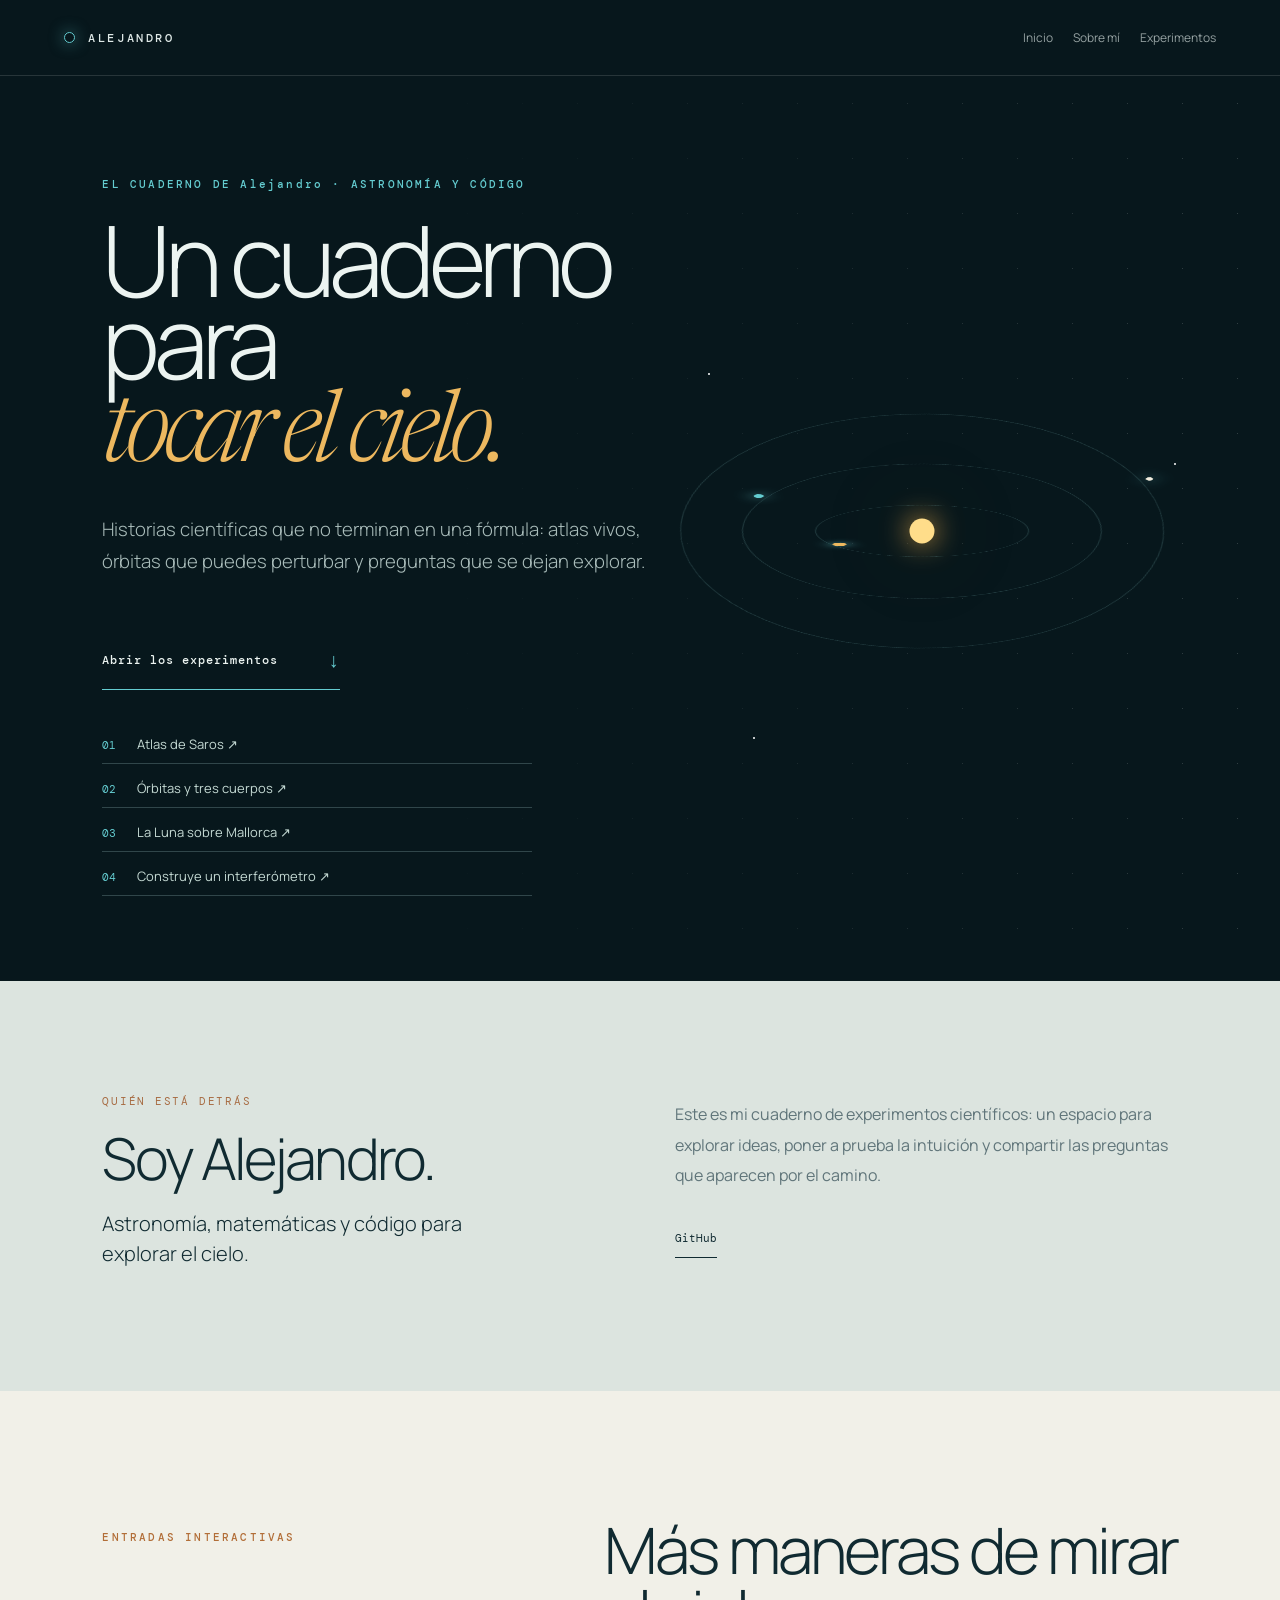
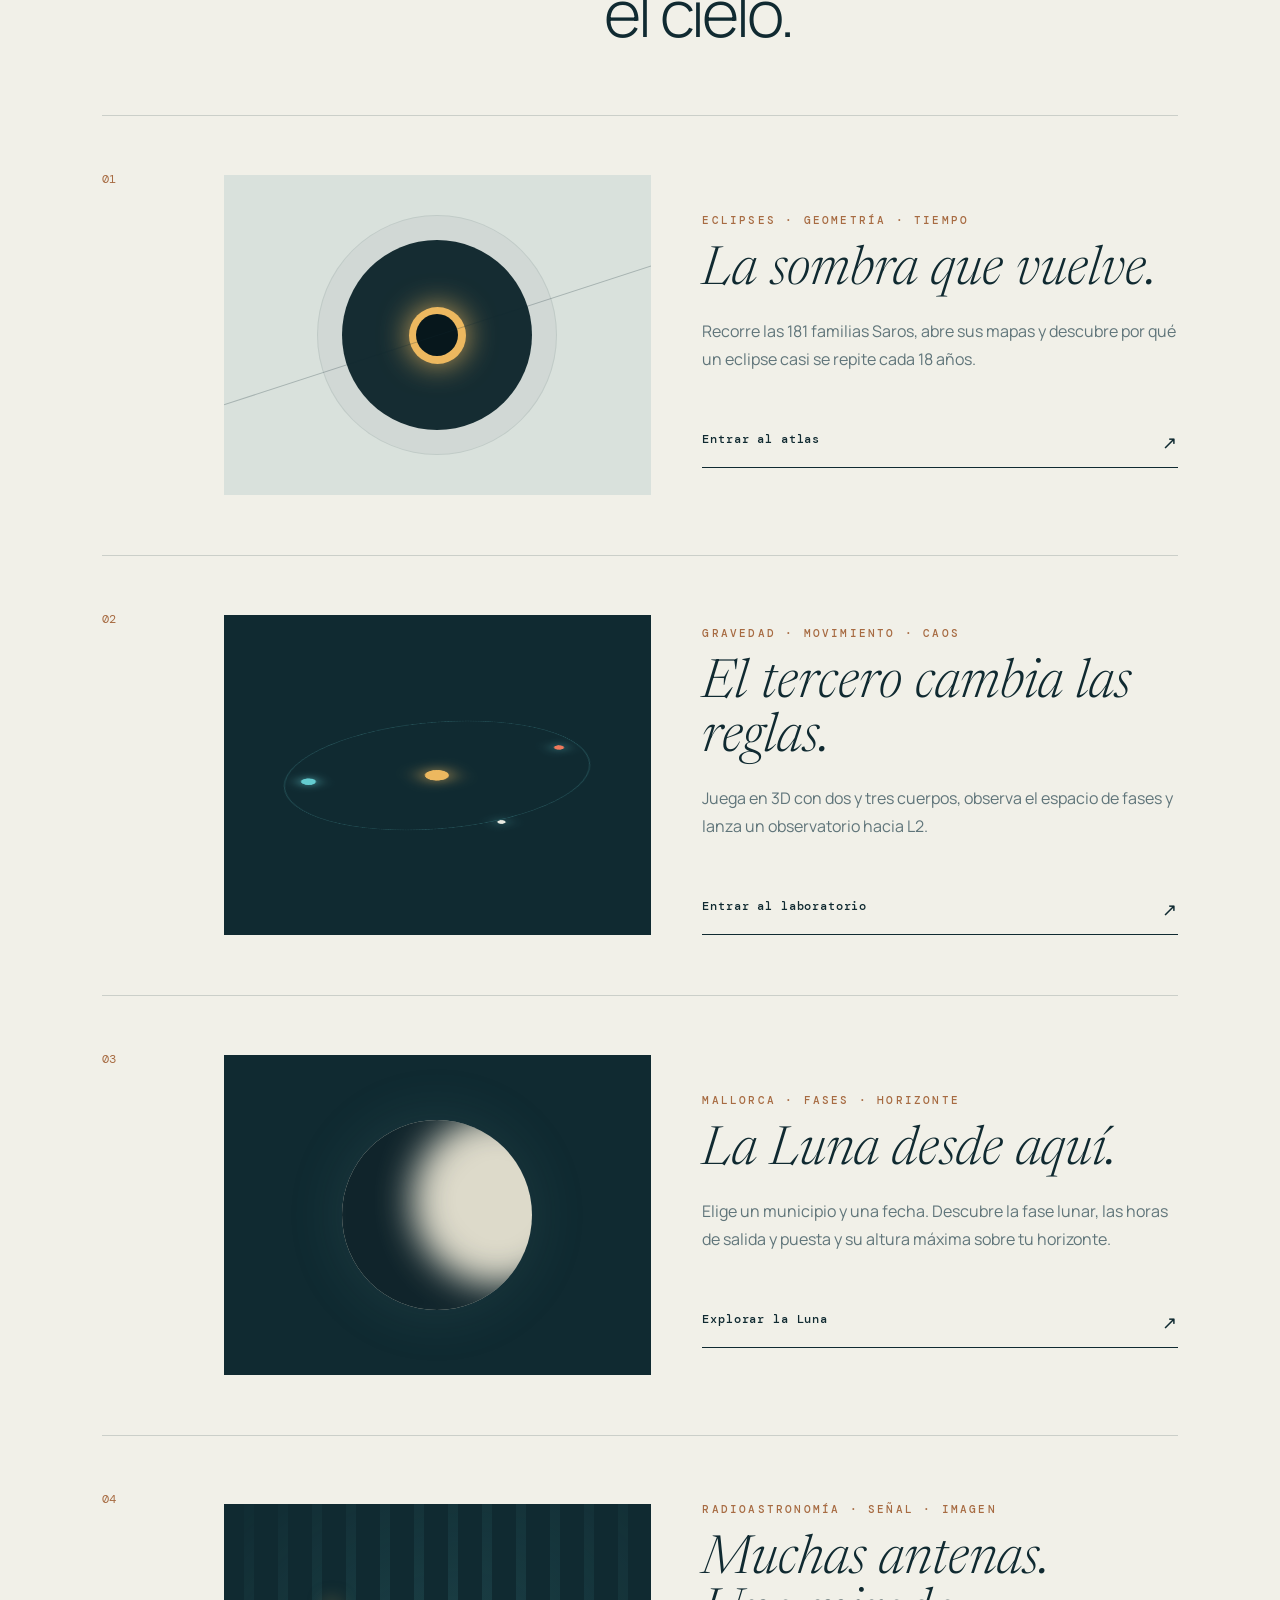
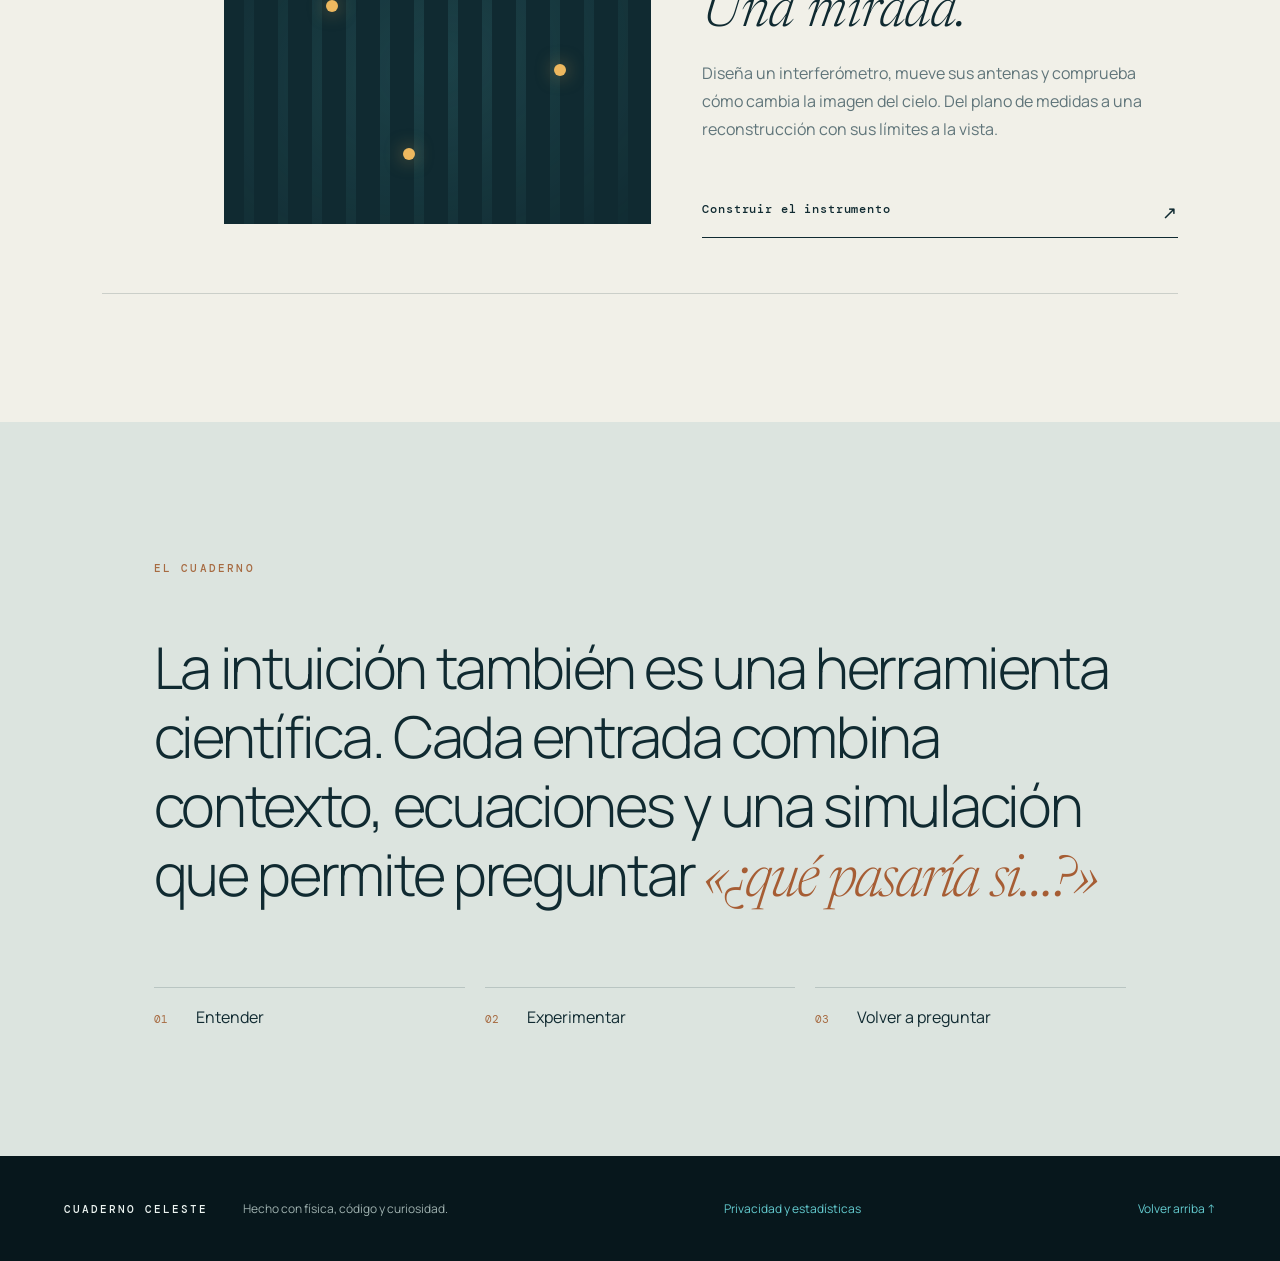
==== commit f31ec28f: "Add personal site structure and interferometry laboratory" ====
--- a/index.html
+++ b/index.html
@@ -7,21 +7,26 @@
   <meta name="theme-color" content="#07171c">
   <title>Cuaderno celeste · Alejandro</title>
   <link rel="stylesheet" href="style.css">
+  <script defer src="site.config.js"></script>
+  <script defer src="analytics.js"></script>
+  <script defer src="site.js"></script>
 </head>
 <body>
   <header class="site-header">
     <a class="wordmark" href="#inicio"><span></span>ALEJANDRO</a>
     <nav aria-label="Navegación principal">
+      <a href="#inicio">Inicio</a>
+      <a href="#sobre-mi">Sobre mí</a>
+      <a href="#investigacion" data-research-nav hidden>Investigación</a>
       <a href="#entradas">Experimentos</a>
-      <a href="luna/">Luna en Mallorca</a>
-      <a href="#acerca">El cuaderno</a>
+      <a href="#entrevistas" data-interviews-nav hidden>Entrevistas</a>
     </nav>
   </header>
 
   <main id="inicio">
     <section class="hero">
       <div class="hero-copy">
-        <p class="eyebrow">ASTRONOMÍA · MATEMÁTICAS · CÓDIGO</p>
+        <p class="eyebrow">EL CUADERNO DE <span data-author>Alejandro</span> · ASTRONOMÍA Y CÓDIGO</p>
         <h1>Un cuaderno para<br><em>tocar el cielo.</em></h1>
         <p class="lead">Historias científicas que no terminan en una fórmula: atlas vivos, órbitas que puedes perturbar y preguntas que se dejan explorar.</p>
         <a class="enter" href="#entradas">Abrir los experimentos <span>↓</span></a>
@@ -29,9 +34,11 @@
           <a href="saros/"><span>01</span> Atlas de Saros ↗</a>
           <a href="orbitas/"><span>02</span> Órbitas y tres cuerpos ↗</a>
           <a href="luna/"><span>03</span> La Luna sobre Mallorca ↗</a>
+          <a href="interferometria/"><span>04</span> Construye un interferómetro ↗</a>
         </nav>
       </div>
-      <div class="celestial" aria-hidden="true">
+      <figure class="portrait" id="portrait" hidden><img id="portrait-image" alt="" width="800" height="1000"><figcaption id="portrait-caption"></figcaption></figure>
+      <div class="celestial" id="hero-system" aria-hidden="true">
         <div class="sun"></div>
         <div class="ring ring-one"><i></i></div>
         <div class="ring ring-two"><i></i></div>
@@ -39,6 +46,13 @@
         <span class="star star-a"></span><span class="star star-b"></span><span class="star star-c"></span>
       </div>
     </section>
+
+    <section class="profile-section" id="sobre-mi">
+      <div><p class="section-kicker">QUIÉN ESTÁ DETRÁS</p><h2>Soy <span data-author>Alejandro</span>.</h2><p class="profile-headline" id="profile-headline">Astronomía, matemáticas y código para explorar el cielo.</p></div>
+      <div><p class="profile-bio" id="profile-bio">Este es mi cuaderno de experimentos científicos: un espacio para explorar ideas, poner a prueba la intuición y compartir las preguntas que aparecen por el camino.</p><div class="profile-links" id="profile-links"></div></div>
+    </section>
+
+    <section class="research-section" id="investigacion" hidden><div class="section-title"><p>INVESTIGACIÓN</p><h2>Preguntas que se<br>convierten en trabajo.</h2></div><p id="research-intro"></p><div class="publication-grid" id="publications"></div></section>
 
     <section class="entries" id="entradas">
       <div class="section-title">
@@ -77,7 +91,13 @@
           <b>Explorar la Luna <i>↗</i></b>
         </div>
       </a>
+      <a class="entry interferometry" href="interferometria/">
+        <div class="entry-number">04</div><div class="entry-visual" aria-hidden="true"><div class="fringe-visual"></div><span class="antenna-dot dot-a"></span><span class="antenna-dot dot-b"></span><span class="antenna-dot dot-c"></span></div>
+        <div class="entry-copy"><p>RADIOASTRONOMÍA · SEÑAL · IMAGEN</p><h3>Muchas antenas.<br>Una mirada.</h3><span>Diseña un interferómetro, mueve sus antenas y comprueba cómo cambia la imagen del cielo. Del plano de medidas a una reconstrucción con sus límites a la vista.</span><b>Construir el instrumento <i>↗</i></b></div>
+      </a>
     </section>
+
+    <section class="interviews-section" id="entrevistas" hidden><div class="section-title"><p>ENTREVISTAS Y CHARLAS</p><h2>La ciencia<br>en conversación.</h2></div><div class="interview-grid" id="interview-list"></div></section>
 
     <section class="about" id="acerca">
       <p class="about-label">EL CUADERNO</p>
@@ -86,6 +106,6 @@
     </section>
   </main>
 
-  <footer><span>CUADERNO CELESTE</span><p>Hecho con física, código y curiosidad.</p><a href="#inicio">Volver arriba ↑</a></footer>
+  <footer><span>CUADERNO CELESTE</span><p>Hecho con física, código y curiosidad.</p><a href="privacidad/">Privacidad y estadísticas</a><a href="#inicio">Volver arriba ↑</a></footer>
 </body>
 </html>
--- a/style.css
+++ b/style.css
@@ -8,4 +8,4 @@
 @media(max-width:850px){.site-header nav{display:none}.hero{grid-template-columns:1fr;min-height:auto;padding-top:90px}.celestial{width:min(90vw,500px);margin-top:20px}.section-title{display:block}.section-title h2{margin-top:20px}.entry{grid-template-columns:35px 1fr}.entry-visual{grid-column:2;height:260px}.entry-copy{grid-column:2}.principles{grid-template-columns:1fr}footer{align-items:flex-start;flex-direction:column}footer a{margin-left:0}}
 .entry-index{display:grid;gap:14px;margin-top:35px;max-width:430px}.entry-index a{display:block;font-size:13px;color:#c4d9d3;padding:12px 0;border-bottom:1px solid #30464a}.entry-index a:hover{color:#edb85f}.entry-index span{font:11px 'DM Mono',monospace;color:#64ccd0;margin-right:18px}
 .lunar .entry-visual{background:#102a31}.lunar-disc{position:absolute;width:190px;height:190px;left:50%;top:50%;transform:translate(-50%,-50%);border-radius:50%;background:#dddaca;box-shadow:inset 60px -15px 35px 10px #10242b,0 0 60px #6ca7a722}
-@media(prefers-reduced-motion:reduce){html{scroll-behavior:auto}.entry{transition:none}}
+[hidden]{display:none!important}a:focus-visible,button:focus-visible{outline:3px solid var(--gold);outline-offset:5px}.profile-section,.research-section,.interviews-section{padding:clamp(65px,8vw,110px) clamp(24px,8vw,120px)}.profile-section{display:grid;grid-template-columns:1fr 1fr;gap:70px;background:#dce4df}.profile-section h2{font-size:clamp(38px,4.5vw,65px);font-weight:300;letter-spacing:-.05em;line-height:1.05;margin:20px 0}.section-kicker{font:11px 'DM Mono',monospace;letter-spacing:.16em;color:#a76b42}.profile-headline{max-width:430px;font-size:20px;line-height:1.5;font-weight:300}.profile-bio{font-size:16px;line-height:1.9;color:var(--muted)}.profile-links{display:flex;gap:14px;flex-wrap:wrap;margin-top:28px}.profile-links a{padding:12px 0;border-bottom:1px solid var(--ink);font:11px 'DM Mono',monospace}.portrait{position:relative;z-index:1;margin:0;max-width:550px;justify-self:center}.portrait img{width:100%;height:auto;max-height:650px;object-fit:cover;display:block}.portrait figcaption{font-size:11px;line-height:1.7;color:#abc0bb;padding-top:12px}.research-section{border-bottom:1px solid var(--line)}#research-intro{max-width:800px;line-height:1.9;color:var(--muted)}.publication-grid,.interview-grid{display:grid;grid-template-columns:repeat(3,1fr);gap:28px}.publication-grid article,.interview-grid>a{border-top:1px solid var(--line);padding:24px 0}.publication-grid h3,.interview-grid h3{font-size:23px;font-weight:400;line-height:1.3}.publication-grid p,.interview-grid p{font-size:13px;color:var(--muted);line-height:1.8}.publication-meta,.interview-grid .interview-meta{font:11px 'DM Mono',monospace;color:#a76b42}.interview-grid>a>span{display:block;margin-top:25px;font:11px 'DM Mono',monospace}.interviews-section{background:#e4e8df}.interferometry .entry-visual{background:#102a31}.fringe-visual{position:absolute;inset:-50%;background:repeating-linear-gradient(110deg,transparent 0 12px,#64ccd025 12px 22px,transparent 22px 34px);transform:rotate(-20deg);mask-image:radial-gradient(ellipse,#000,transparent 58%)}.antenna-dot{position:absolute;width:12px;height:12px;border-radius:50%;background:#edb85f;box-shadow:0 0 18px #edb85f88}.dot-a{left:24%;top:30%}.dot-b{right:20%;top:50%}.dot-c{left:42%;bottom:20%}.site-header{height:auto;min-height:76px;gap:25px;flex-wrap:wrap;padding-top:20px;padding-bottom:20px}.site-header nav{flex-wrap:wrap;gap:20px}.hero{padding-top:90px;padding-bottom:85px}.entry-index{gap:5px}.entry-index a{padding:10px 0}@media(max-width:850px){.site-header nav{display:flex;gap:16px;font-size:11px}.profile-section{grid-template-columns:1fr;gap:15px}.publication-grid,.interview-grid{grid-template-columns:1fr}.hero{padding-top:65px}.portrait{margin-top:25px}.site-header{padding-inline:24px}.site-header nav{width:100%}footer{flex-wrap:wrap}footer a{margin-left:0}}@media(prefers-reduced-motion:reduce){html{scroll-behavior:auto}.entry{transition:none}}
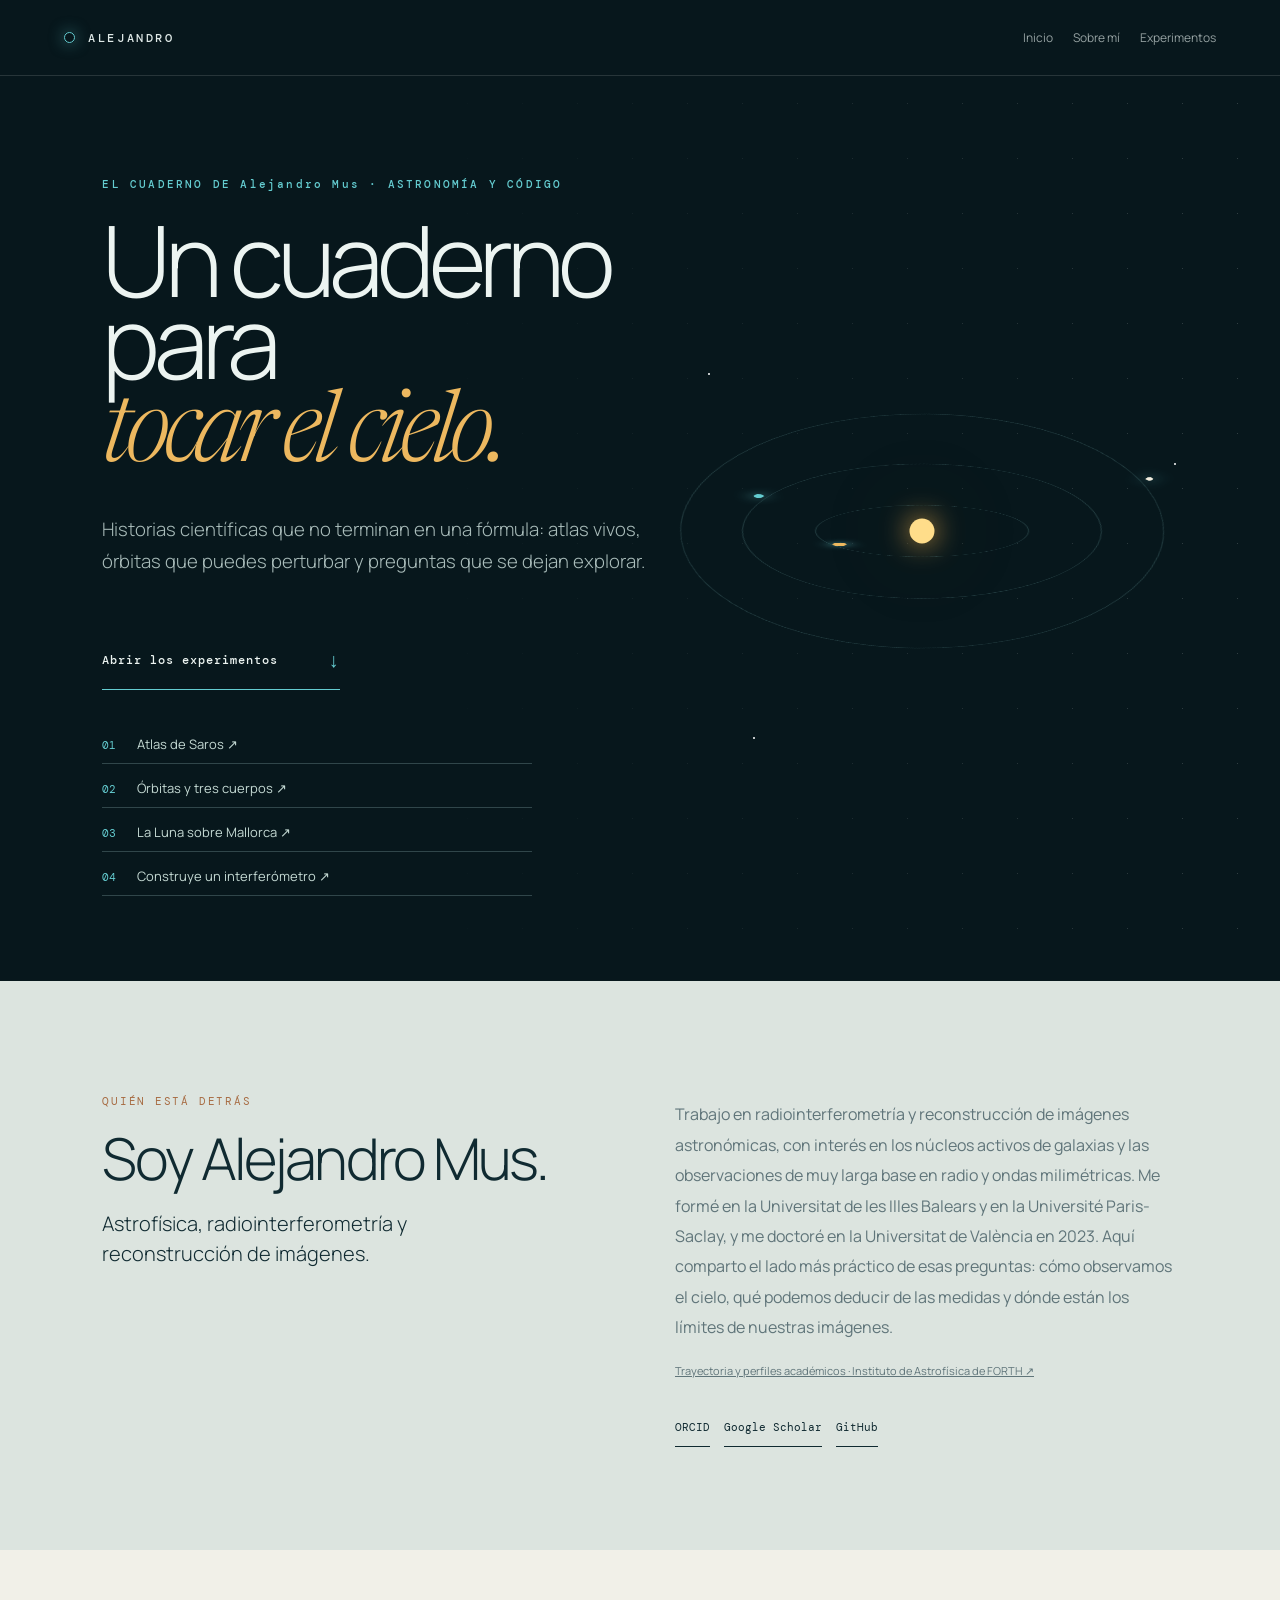
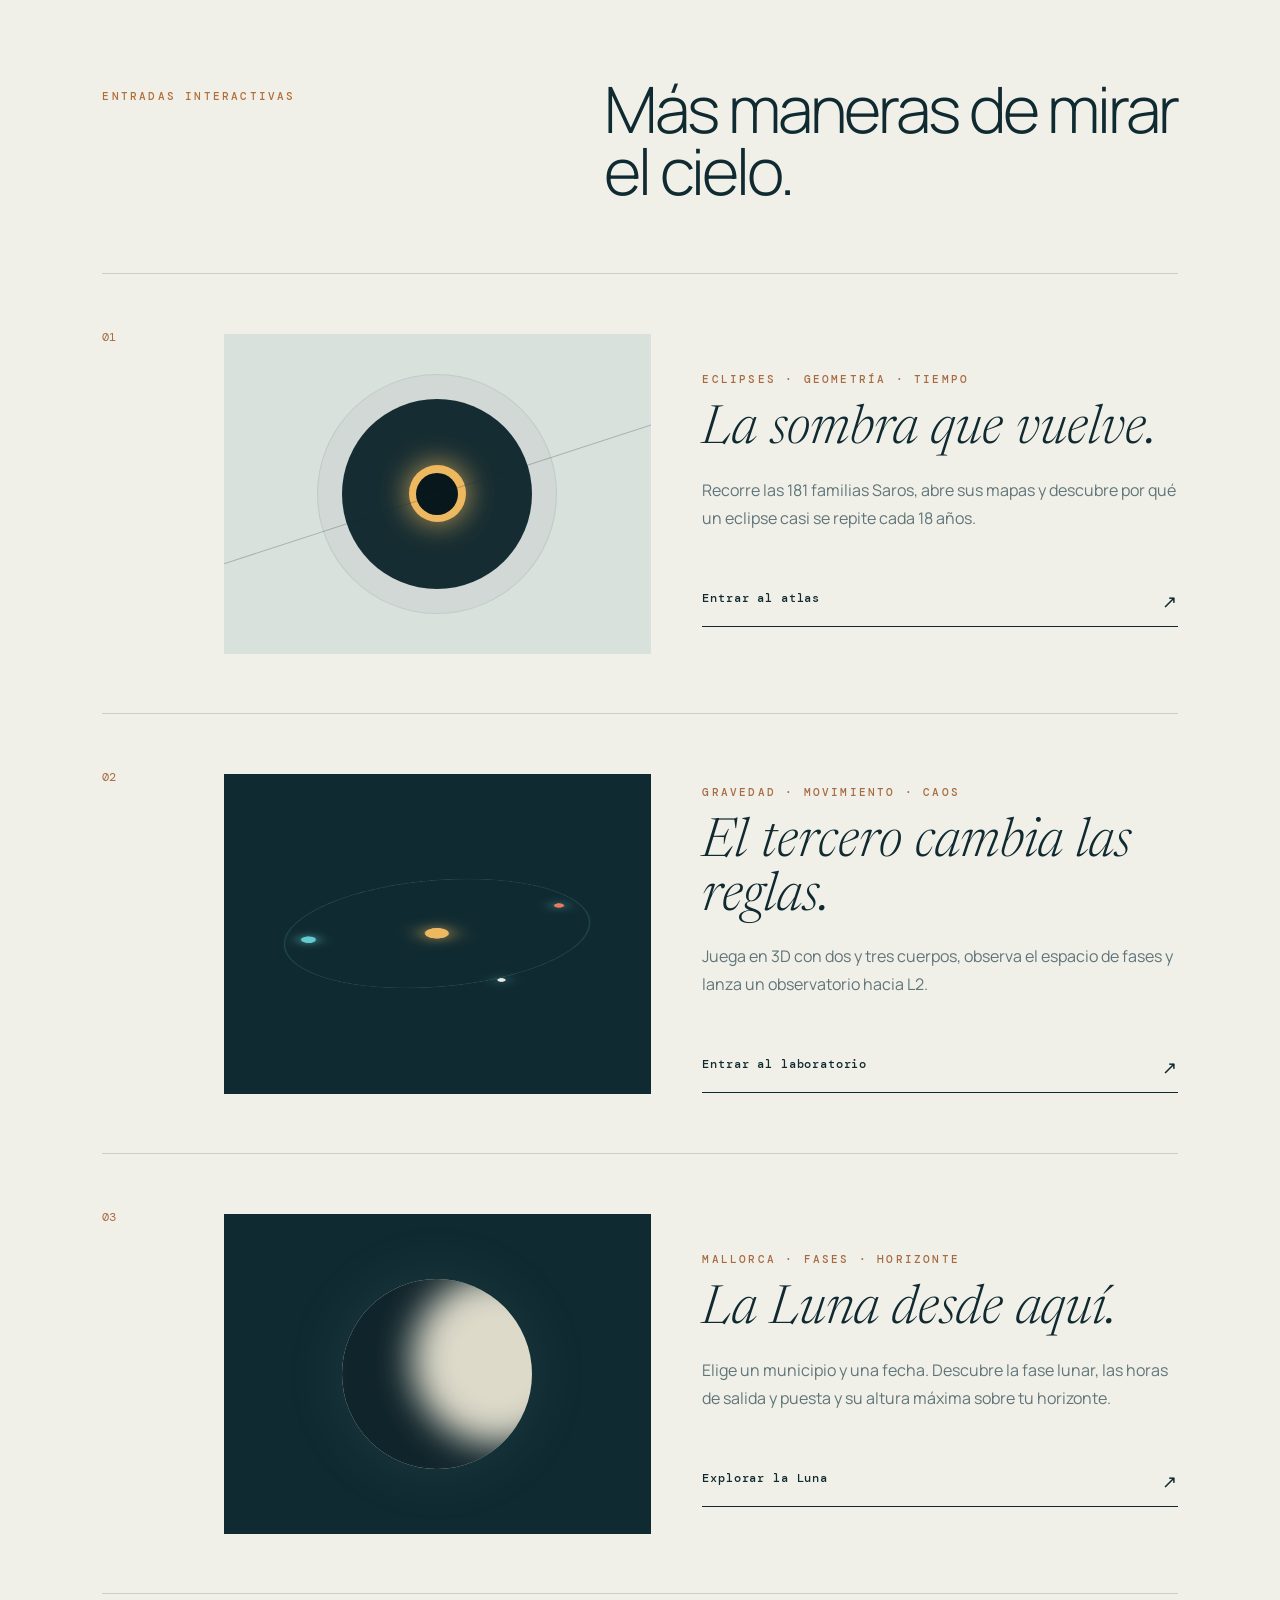
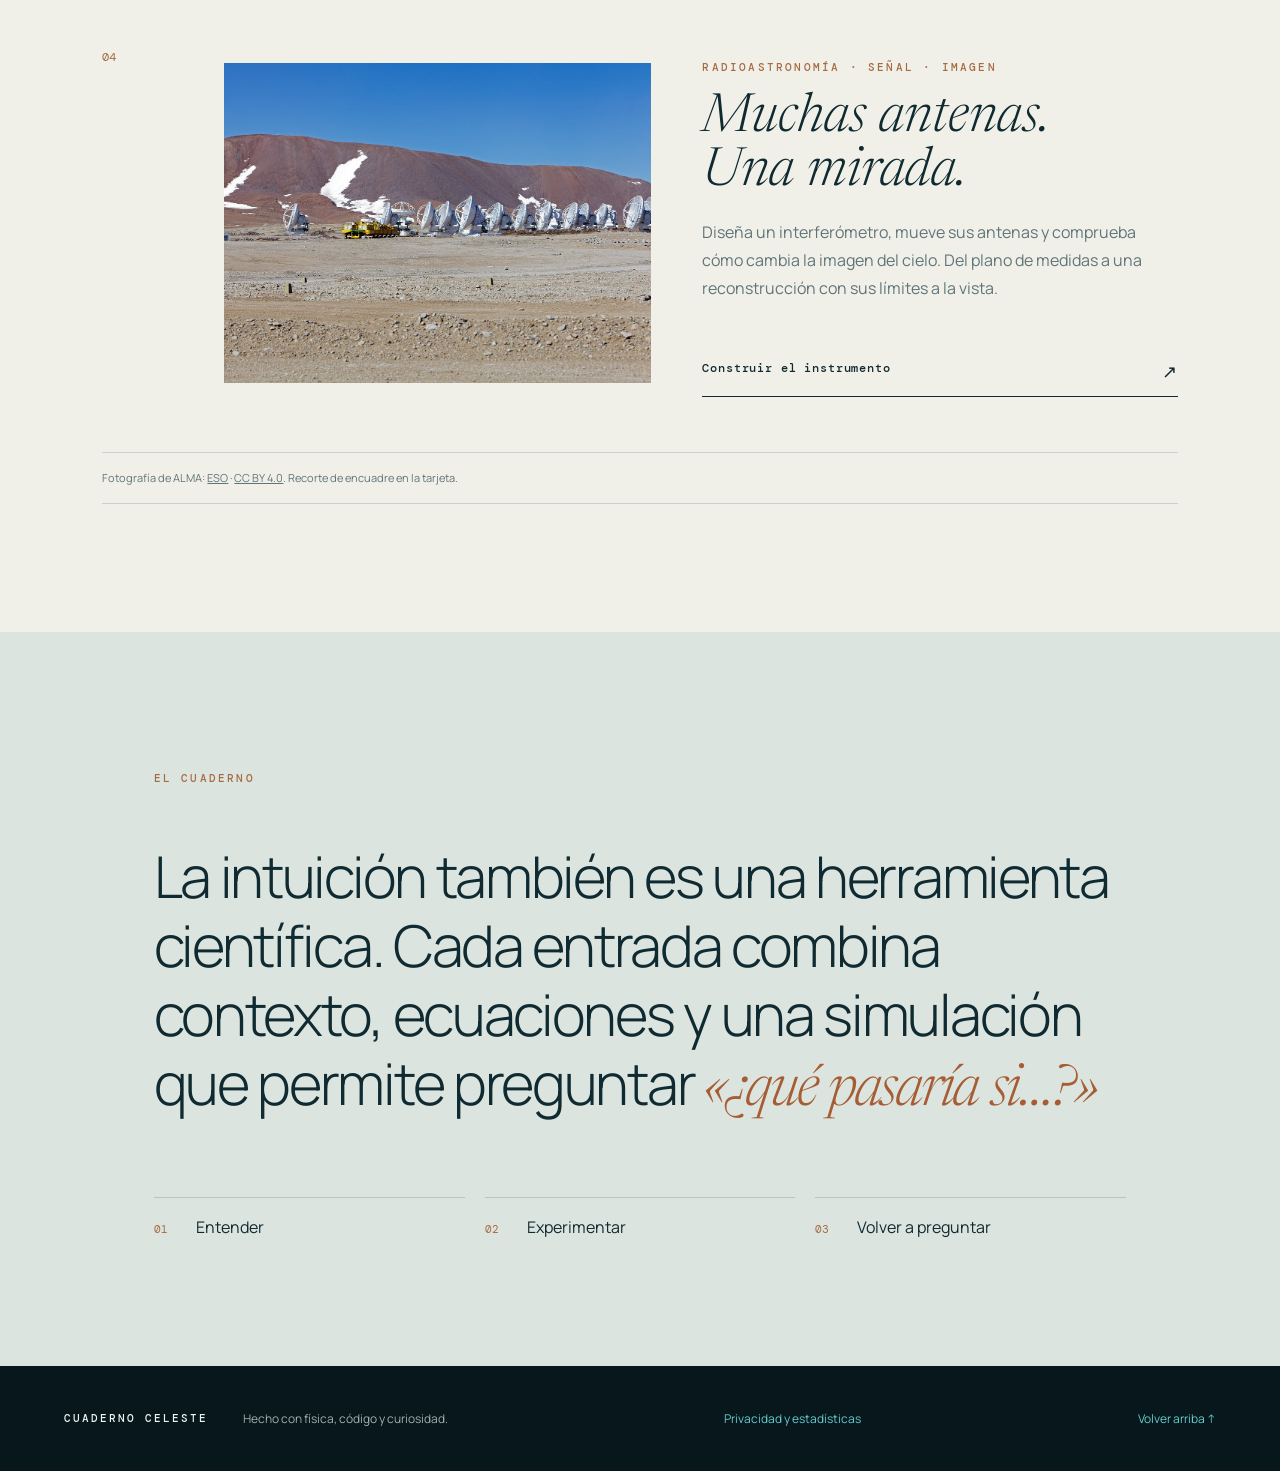
==== commit f86ec001: "Use uniform annulus, add ALMA photography and improve academic profile" ====
--- a/index.html
+++ b/index.html
@@ -48,8 +48,8 @@
     </section>
 
     <section class="profile-section" id="sobre-mi">
-      <div><p class="section-kicker">QUIÉN ESTÁ DETRÁS</p><h2>Soy <span data-author>Alejandro</span>.</h2><p class="profile-headline" id="profile-headline">Astronomía, matemáticas y código para explorar el cielo.</p></div>
-      <div><p class="profile-bio" id="profile-bio">Este es mi cuaderno de experimentos científicos: un espacio para explorar ideas, poner a prueba la intuición y compartir las preguntas que aparecen por el camino.</p><div class="profile-links" id="profile-links"></div></div>
+      <div><p class="section-kicker">QUIÉN ESTÁ DETRÁS</p><h2>Soy <span data-author>Alejandro Mus</span>.</h2><p class="profile-headline" id="profile-headline">Astrofísica, radiointerferometría y reconstrucción de imágenes.</p></div>
+      <div><p class="profile-bio" id="profile-bio">Trabajo en radiointerferometría y reconstrucción de imágenes astronómicas, con interés en los núcleos activos de galaxias y las observaciones de muy larga base en radio y ondas milimétricas. Me formé en la Universitat de les Illes Balears y en la Université Paris-Saclay, y me doctoré en la Universitat de València en 2023. Aquí comparto el lado más práctico de esas preguntas: cómo observamos el cielo, qué podemos deducir de las medidas y dónde están los límites de nuestras imágenes.</p><div class="profile-links" id="profile-links"></div></div>
     </section>
 
     <section class="research-section" id="investigacion" hidden><div class="section-title"><p>INVESTIGACIÓN</p><h2>Preguntas que se<br>convierten en trabajo.</h2></div><p id="research-intro"></p><div class="publication-grid" id="publications"></div></section>
@@ -92,9 +92,10 @@
         </div>
       </a>
       <a class="entry interferometry" href="interferometria/">
-        <div class="entry-number">04</div><div class="entry-visual" aria-hidden="true"><div class="fringe-visual"></div><span class="antenna-dot dot-a"></span><span class="antenna-dot dot-b"></span><span class="antenna-dot dot-c"></span></div>
+        <div class="entry-number">04</div><div class="entry-visual"><img class="entry-photo" src="assets/alma-antennas.jpg" width="1280" height="853" loading="lazy" alt="Antenas de ALMA en el llano de Chajnantor, en el desierto de Atacama"></div>
         <div class="entry-copy"><p>RADIOASTRONOMÍA · SEÑAL · IMAGEN</p><h3>Muchas antenas.<br>Una mirada.</h3><span>Diseña un interferómetro, mueve sus antenas y comprueba cómo cambia la imagen del cielo. Del plano de medidas a una reconstrucción con sus límites a la vista.</span><b>Construir el instrumento <i>↗</i></b></div>
       </a>
+      <p class="entry-image-credit">Fotografía de ALMA: <a href="https://www.eso.org/public/images/alma-osf-hh_1257-cc/">ESO</a> · <a href="https://creativecommons.org/licenses/by/4.0/">CC BY 4.0</a>. Recorte de encuadre en la tarjeta.</p>
     </section>
 
     <section class="interviews-section" id="entrevistas" hidden><div class="section-title"><p>ENTREVISTAS Y CHARLAS</p><h2>La ciencia<br>en conversación.</h2></div><div class="interview-grid" id="interview-list"></div></section>
--- a/style.css
+++ b/style.css
@@ -7,5 +7,6 @@
 .about{background:#dce4df;padding:clamp(75px,10vw,140px) clamp(24px,12vw,180px)}.about-label{color:#a76b42}.about-statement{font-size:clamp(31px,4.5vw,65px);font-weight:300;line-height:1.2;letter-spacing:-.04em;max-width:1300px}.about-statement em{font-family:Newsreader,serif;color:#a65d34}.principles{display:grid;grid-template-columns:repeat(3,1fr);gap:20px;margin-top:70px}.principles span{border-top:1px solid var(--line);padding-top:18px}.principles b{font:400 11px DM Mono,monospace;color:#a76b42;margin-right:25px}footer{padding:32px clamp(24px,5vw,78px);display:flex;align-items:center;gap:35px;background:var(--night);color:#9fb1af;font-size:12px}footer span{font:500 11px DM Mono,monospace;letter-spacing:.18em;color:#ecf4f1}footer a{margin-left:auto;color:var(--cyan)}
 @media(max-width:850px){.site-header nav{display:none}.hero{grid-template-columns:1fr;min-height:auto;padding-top:90px}.celestial{width:min(90vw,500px);margin-top:20px}.section-title{display:block}.section-title h2{margin-top:20px}.entry{grid-template-columns:35px 1fr}.entry-visual{grid-column:2;height:260px}.entry-copy{grid-column:2}.principles{grid-template-columns:1fr}footer{align-items:flex-start;flex-direction:column}footer a{margin-left:0}}
 .entry-index{display:grid;gap:14px;margin-top:35px;max-width:430px}.entry-index a{display:block;font-size:13px;color:#c4d9d3;padding:12px 0;border-bottom:1px solid #30464a}.entry-index a:hover{color:#edb85f}.entry-index span{font:11px 'DM Mono',monospace;color:#64ccd0;margin-right:18px}
+.entry-photo{display:block;width:100%;height:100%;object-fit:cover;object-position:center 49%}.entry-image-credit{font-size:11px;color:var(--muted);line-height:1.8;margin:0;padding:15px 0;border-bottom:1px solid var(--line)}.entry-image-credit a,.profile-source a{text-decoration:underline}.profile-source{font-size:11px;line-height:1.8;color:var(--muted);margin-top:18px}
 .lunar .entry-visual{background:#102a31}.lunar-disc{position:absolute;width:190px;height:190px;left:50%;top:50%;transform:translate(-50%,-50%);border-radius:50%;background:#dddaca;box-shadow:inset 60px -15px 35px 10px #10242b,0 0 60px #6ca7a722}
 [hidden]{display:none!important}a:focus-visible,button:focus-visible{outline:3px solid var(--gold);outline-offset:5px}.profile-section,.research-section,.interviews-section{padding:clamp(65px,8vw,110px) clamp(24px,8vw,120px)}.profile-section{display:grid;grid-template-columns:1fr 1fr;gap:70px;background:#dce4df}.profile-section h2{font-size:clamp(38px,4.5vw,65px);font-weight:300;letter-spacing:-.05em;line-height:1.05;margin:20px 0}.section-kicker{font:11px 'DM Mono',monospace;letter-spacing:.16em;color:#a76b42}.profile-headline{max-width:430px;font-size:20px;line-height:1.5;font-weight:300}.profile-bio{font-size:16px;line-height:1.9;color:var(--muted)}.profile-links{display:flex;gap:14px;flex-wrap:wrap;margin-top:28px}.profile-links a{padding:12px 0;border-bottom:1px solid var(--ink);font:11px 'DM Mono',monospace}.portrait{position:relative;z-index:1;margin:0;max-width:550px;justify-self:center}.portrait img{width:100%;height:auto;max-height:650px;object-fit:cover;display:block}.portrait figcaption{font-size:11px;line-height:1.7;color:#abc0bb;padding-top:12px}.research-section{border-bottom:1px solid var(--line)}#research-intro{max-width:800px;line-height:1.9;color:var(--muted)}.publication-grid,.interview-grid{display:grid;grid-template-columns:repeat(3,1fr);gap:28px}.publication-grid article,.interview-grid>a{border-top:1px solid var(--line);padding:24px 0}.publication-grid h3,.interview-grid h3{font-size:23px;font-weight:400;line-height:1.3}.publication-grid p,.interview-grid p{font-size:13px;color:var(--muted);line-height:1.8}.publication-meta,.interview-grid .interview-meta{font:11px 'DM Mono',monospace;color:#a76b42}.interview-grid>a>span{display:block;margin-top:25px;font:11px 'DM Mono',monospace}.interviews-section{background:#e4e8df}.interferometry .entry-visual{background:#102a31}.fringe-visual{position:absolute;inset:-50%;background:repeating-linear-gradient(110deg,transparent 0 12px,#64ccd025 12px 22px,transparent 22px 34px);transform:rotate(-20deg);mask-image:radial-gradient(ellipse,#000,transparent 58%)}.antenna-dot{position:absolute;width:12px;height:12px;border-radius:50%;background:#edb85f;box-shadow:0 0 18px #edb85f88}.dot-a{left:24%;top:30%}.dot-b{right:20%;top:50%}.dot-c{left:42%;bottom:20%}.site-header{height:auto;min-height:76px;gap:25px;flex-wrap:wrap;padding-top:20px;padding-bottom:20px}.site-header nav{flex-wrap:wrap;gap:20px}.hero{padding-top:90px;padding-bottom:85px}.entry-index{gap:5px}.entry-index a{padding:10px 0}@media(max-width:850px){.site-header nav{display:flex;gap:16px;font-size:11px}.profile-section{grid-template-columns:1fr;gap:15px}.publication-grid,.interview-grid{grid-template-columns:1fr}.hero{padding-top:65px}.portrait{margin-top:25px}.site-header{padding-inline:24px}.site-header nav{width:100%}footer{flex-wrap:wrap}footer a{margin-left:0}}@media(prefers-reduced-motion:reduce){html{scroll-behavior:auto}.entry{transition:none}}
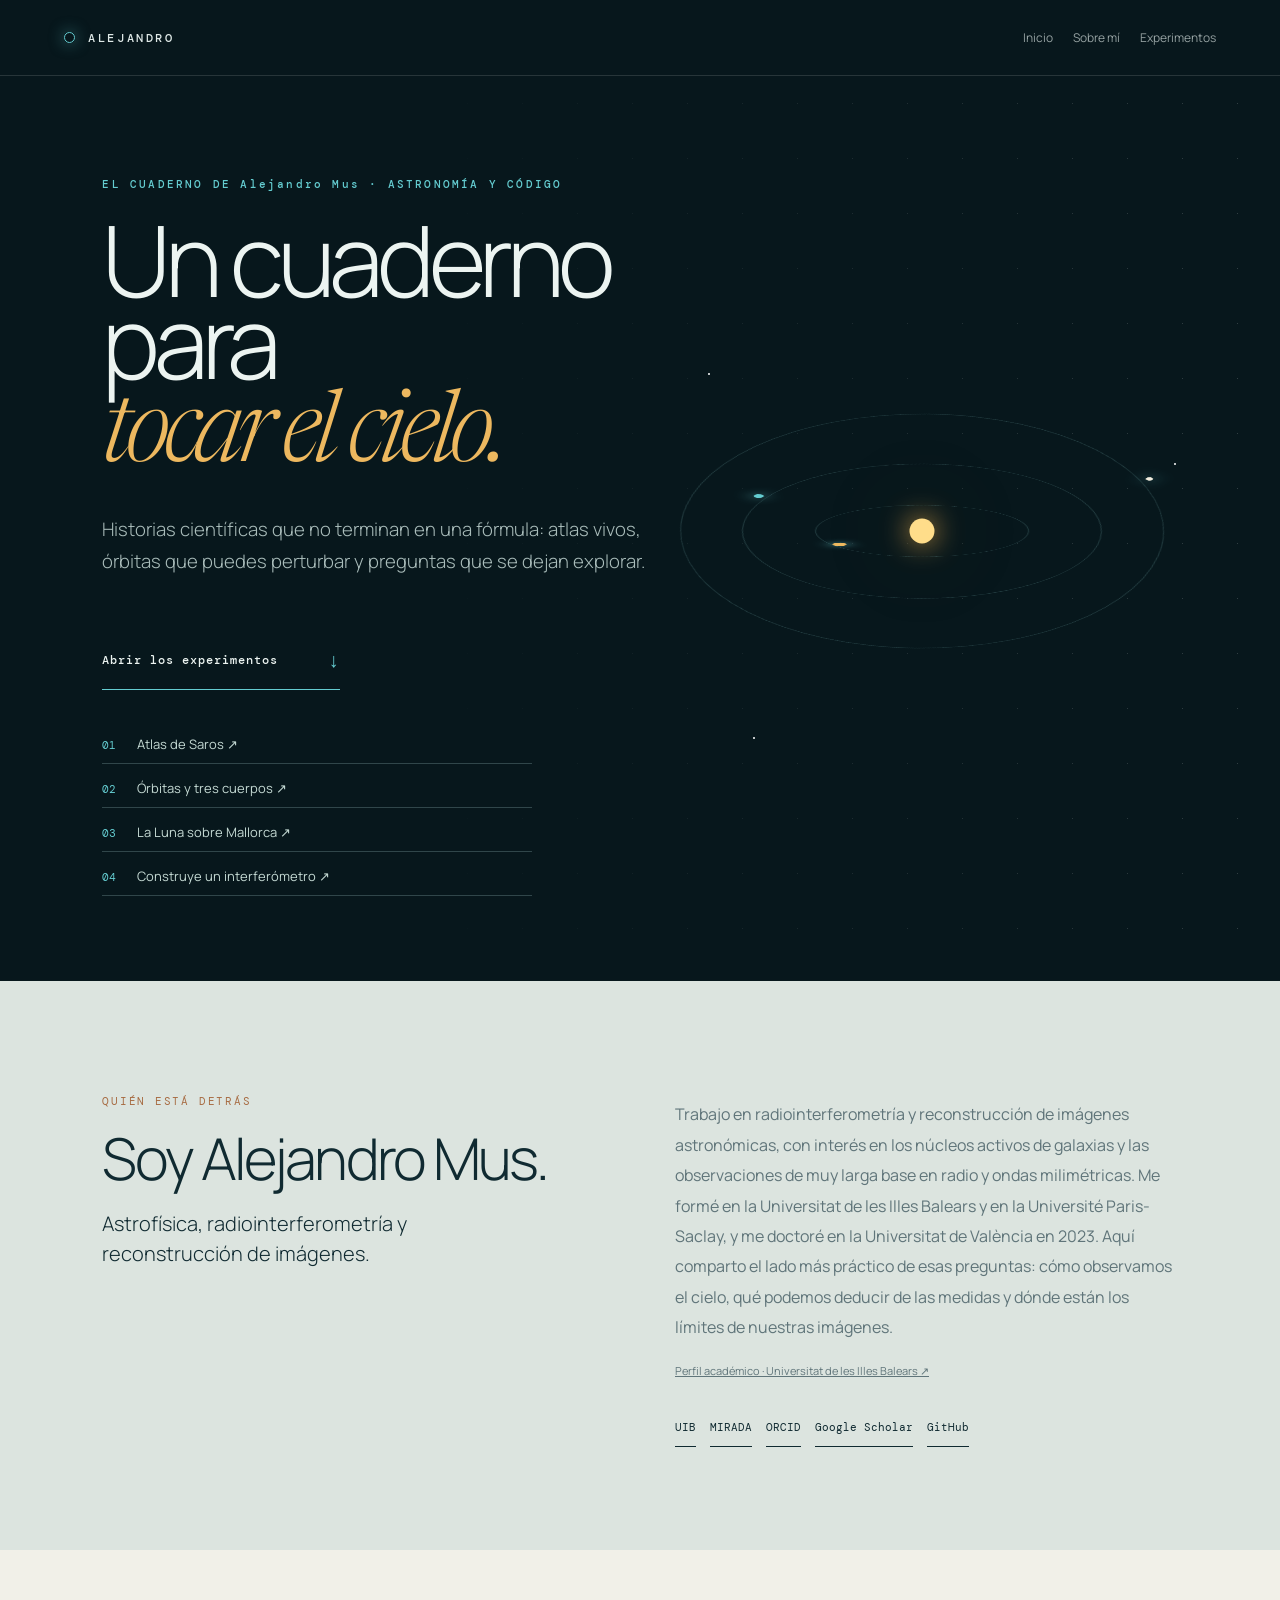
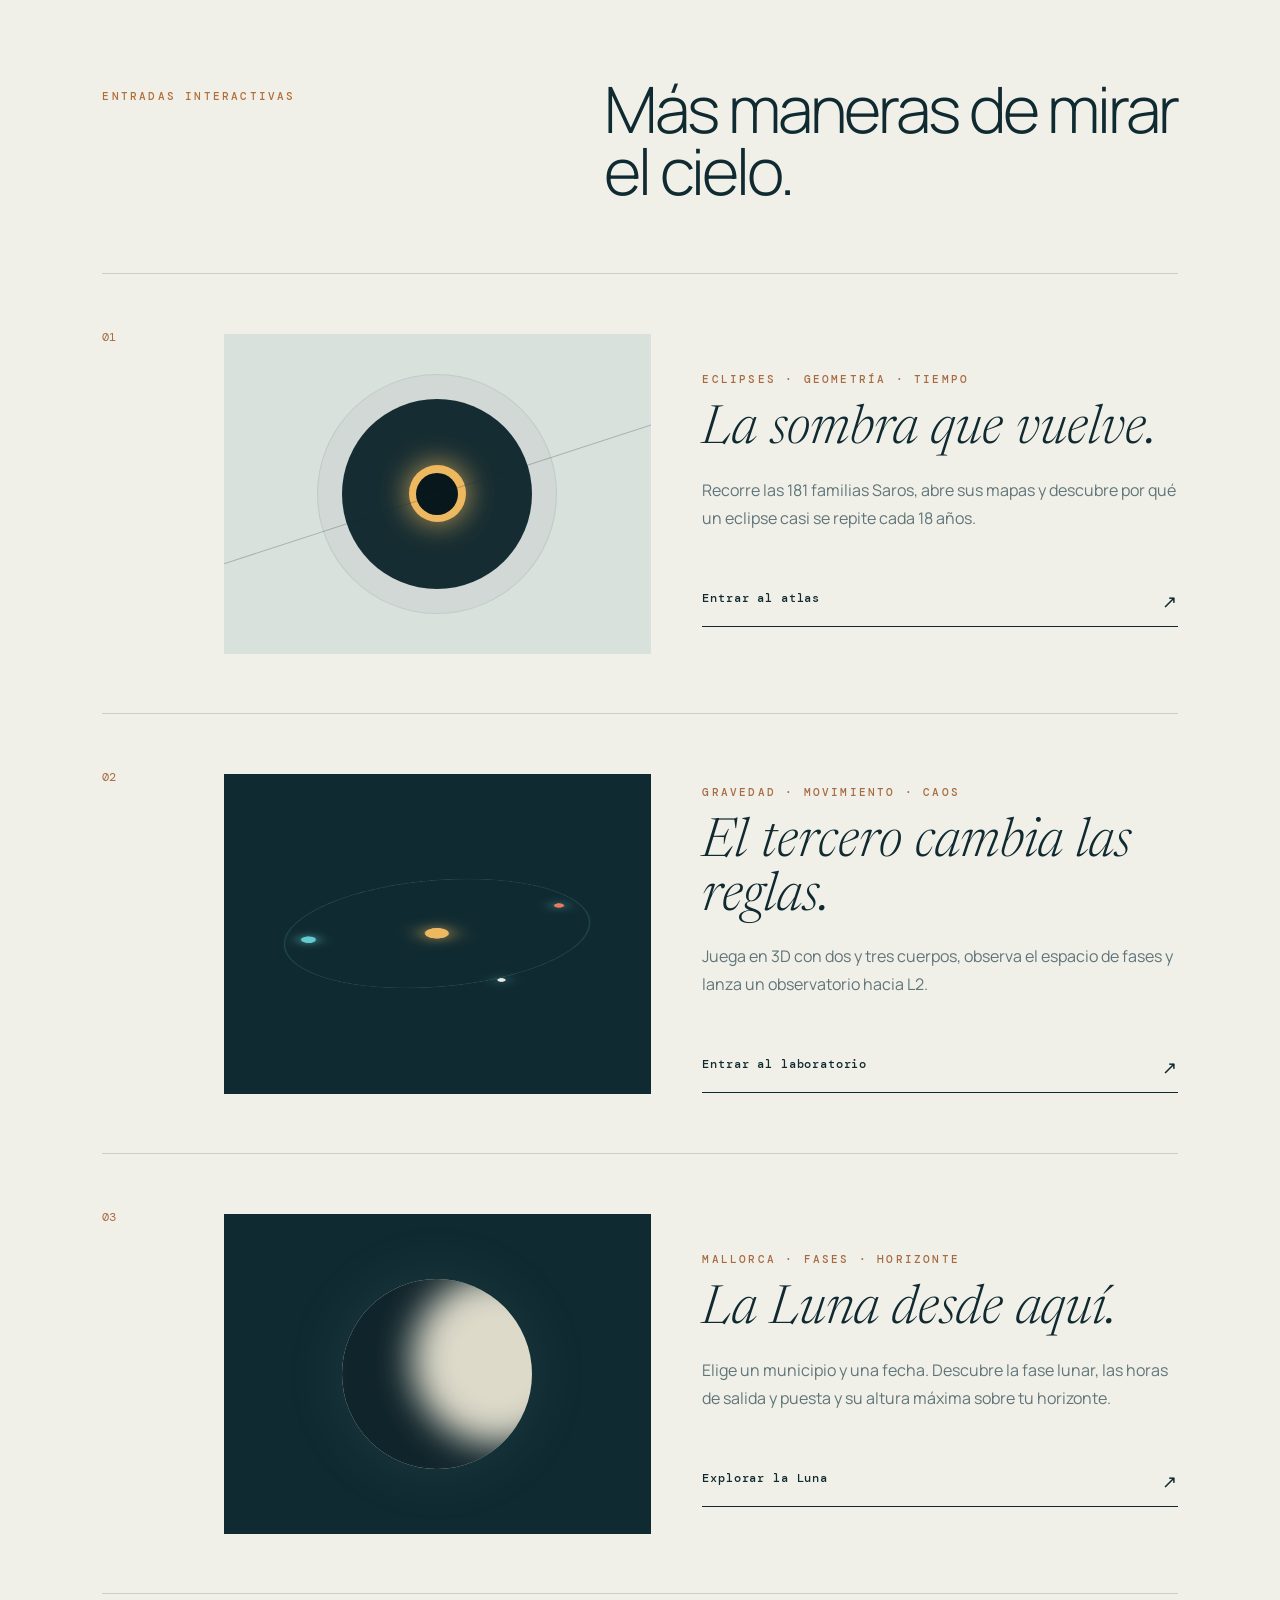
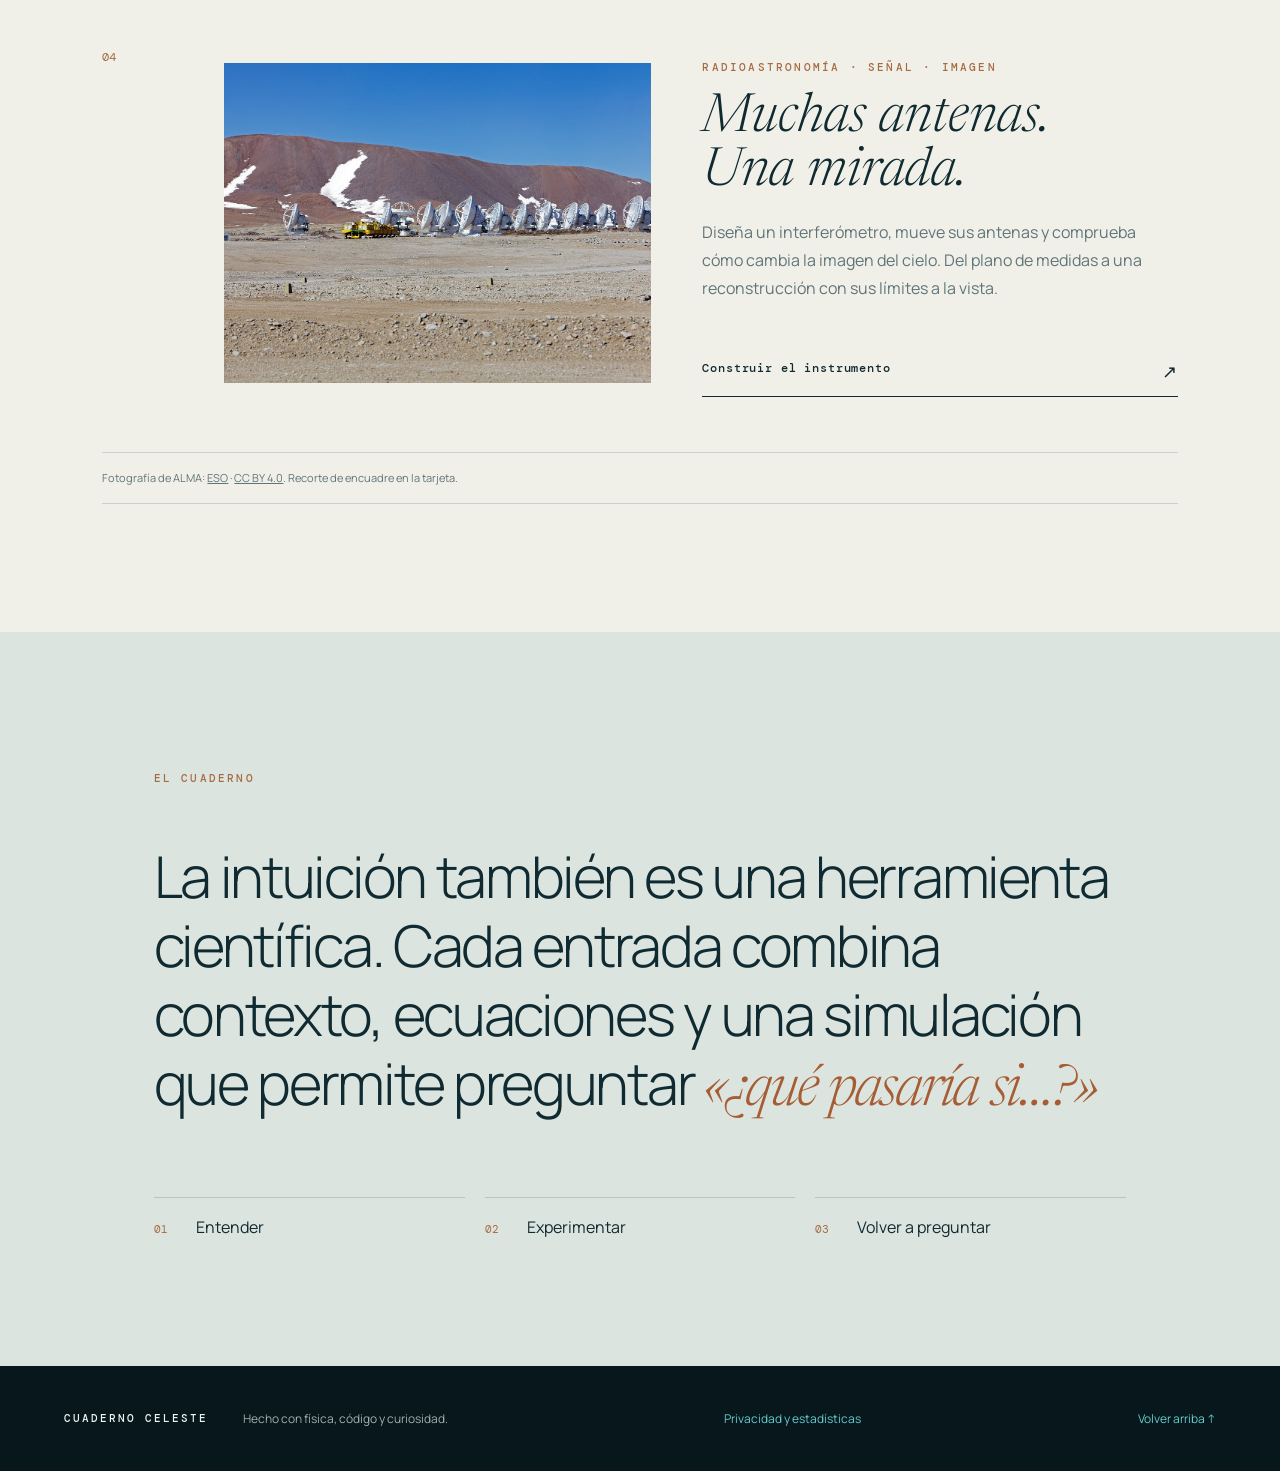
==== commit 7a9424c6: "Refresh cached profile scripts and render institutional links in HTML" ====
--- a/index.html
+++ b/index.html
@@ -7,9 +7,9 @@
   <meta name="theme-color" content="#07171c">
   <title>Cuaderno celeste · Alejandro</title>
   <link rel="stylesheet" href="style.css">
-  <script defer src="site.config.js"></script>
+  <script defer src="site.config.js?v=0726d9b"></script>
   <script defer src="analytics.js"></script>
-  <script defer src="site.js"></script>
+  <script defer src="site.js?v=perfil-uib-2"></script>
 </head>
 <body>
   <header class="site-header">
@@ -49,7 +49,7 @@
 
     <section class="profile-section" id="sobre-mi">
       <div><p class="section-kicker">QUIÉN ESTÁ DETRÁS</p><h2>Soy <span data-author>Alejandro Mus</span>.</h2><p class="profile-headline" id="profile-headline">Astrofísica, radiointerferometría y reconstrucción de imágenes.</p></div>
-      <div><p class="profile-bio" id="profile-bio">Trabajo en radiointerferometría y reconstrucción de imágenes astronómicas, con interés en los núcleos activos de galaxias y las observaciones de muy larga base en radio y ondas milimétricas. Me formé en la Universitat de les Illes Balears y en la Université Paris-Saclay, y me doctoré en la Universitat de València en 2023. Aquí comparto el lado más práctico de esas preguntas: cómo observamos el cielo, qué podemos deducir de las medidas y dónde están los límites de nuestras imágenes.</p><div class="profile-links" id="profile-links"></div></div>
+      <div><p class="profile-bio" id="profile-bio">Trabajo en radiointerferometría y reconstrucción de imágenes astronómicas, con interés en los núcleos activos de galaxias y las observaciones de muy larga base en radio y ondas milimétricas. Me formé en la Universitat de les Illes Balears y en la Université Paris-Saclay, y me doctoré en la Universitat de València en 2023. Aquí comparto el lado más práctico de esas preguntas: cómo observamos el cielo, qué podemos deducir de las medidas y dónde están los límites de nuestras imágenes.</p><p class="profile-source" id="profile-source"><a href="https://www.uib.es/personal/ABjI0NTI0Mw/" target="_blank" rel="noopener noreferrer">Perfil académico · Universitat de les Illes Balears ↗</a></p><div class="profile-links" id="profile-links"><a href="https://www.uib.es/personal/ABjI0NTI0Mw/" target="_blank" rel="noopener noreferrer">UIB</a><a href="https://www.uib.es/recerca/estructures/estructura/MIRADA/" target="_blank" rel="noopener noreferrer">MIRADA</a><a href="https://orcid.org/0000-0003-0329-6874" target="_blank" rel="noopener noreferrer">ORCID</a><a href="https://scholar.google.es/citations?user=nbA_-ZcAAAAJ" target="_blank" rel="noopener noreferrer">Google Scholar</a><a href="https://github.com/AlejandroMus" target="_blank" rel="noopener noreferrer">GitHub</a></div></div>
     </section>
 
     <section class="research-section" id="investigacion" hidden><div class="section-title"><p>INVESTIGACIÓN</p><h2>Preguntas que se<br>convierten en trabajo.</h2></div><p id="research-intro"></p><div class="publication-grid" id="publications"></div></section>
